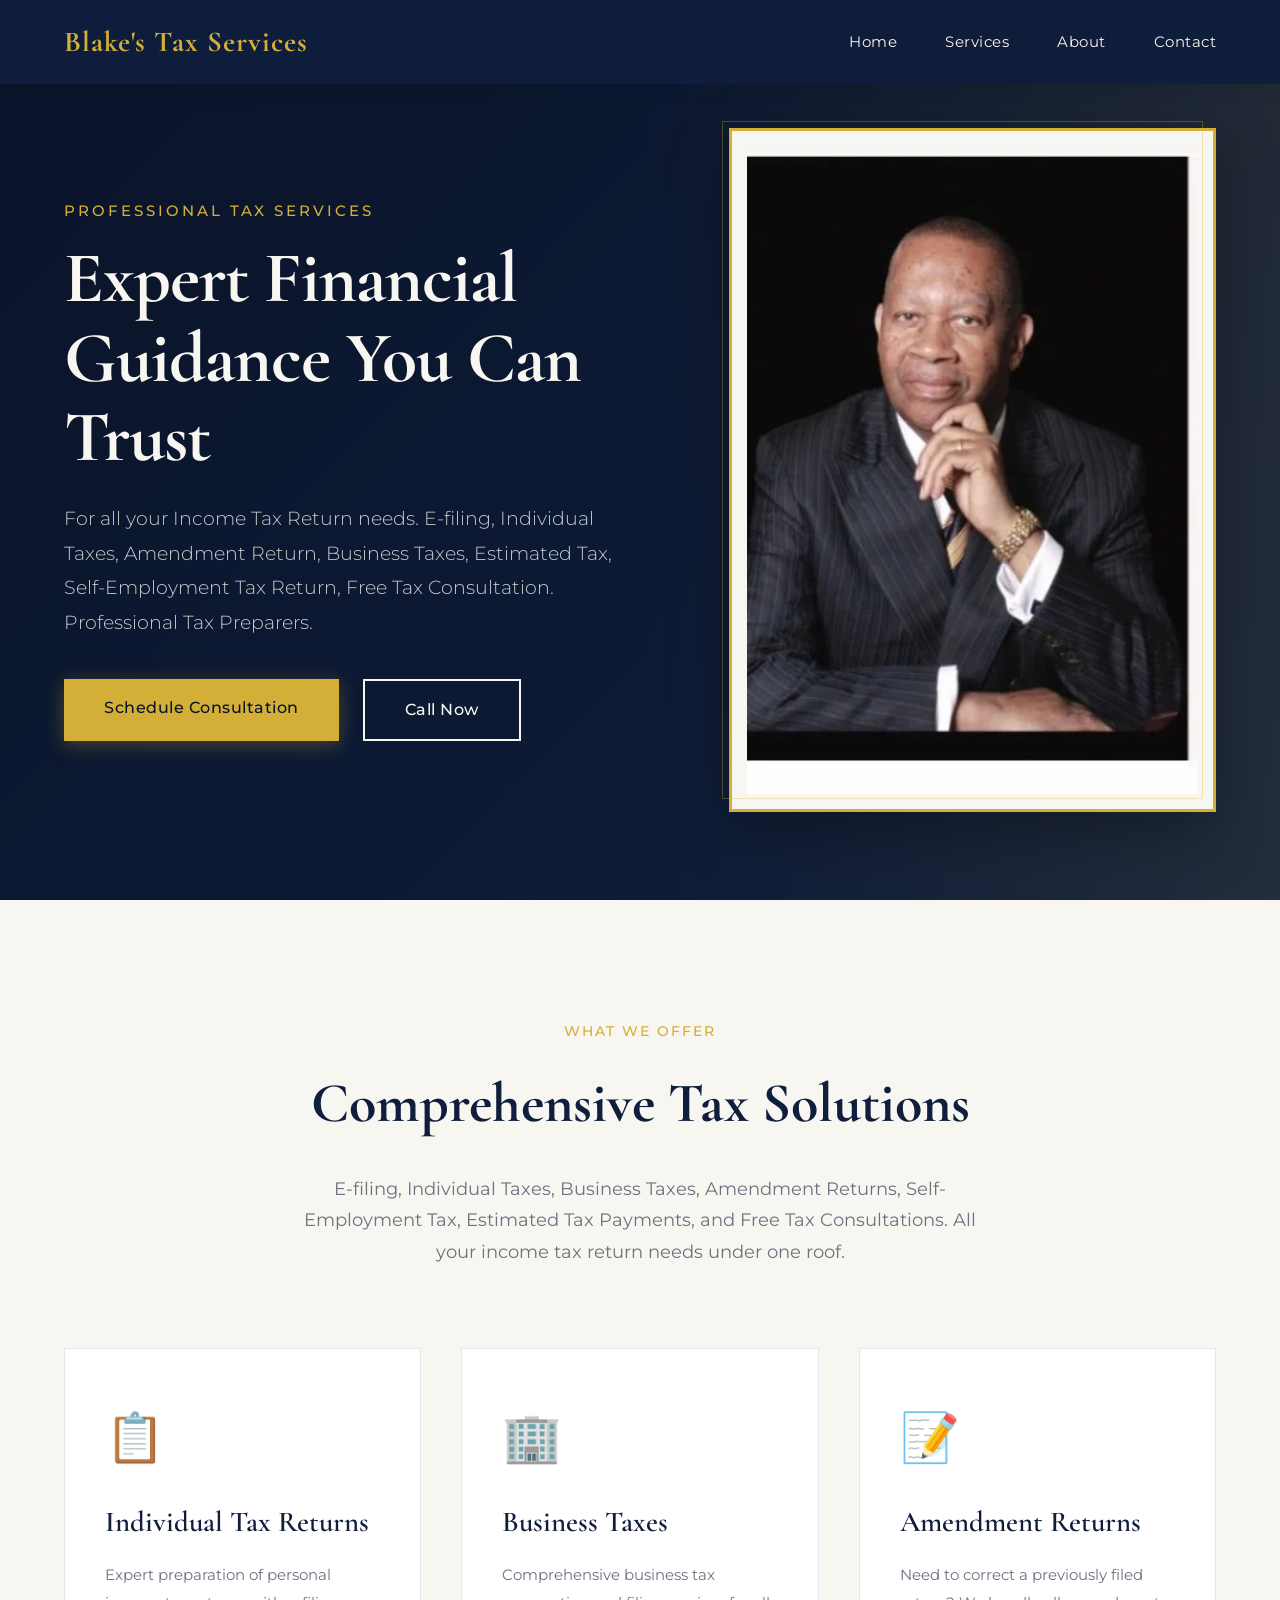
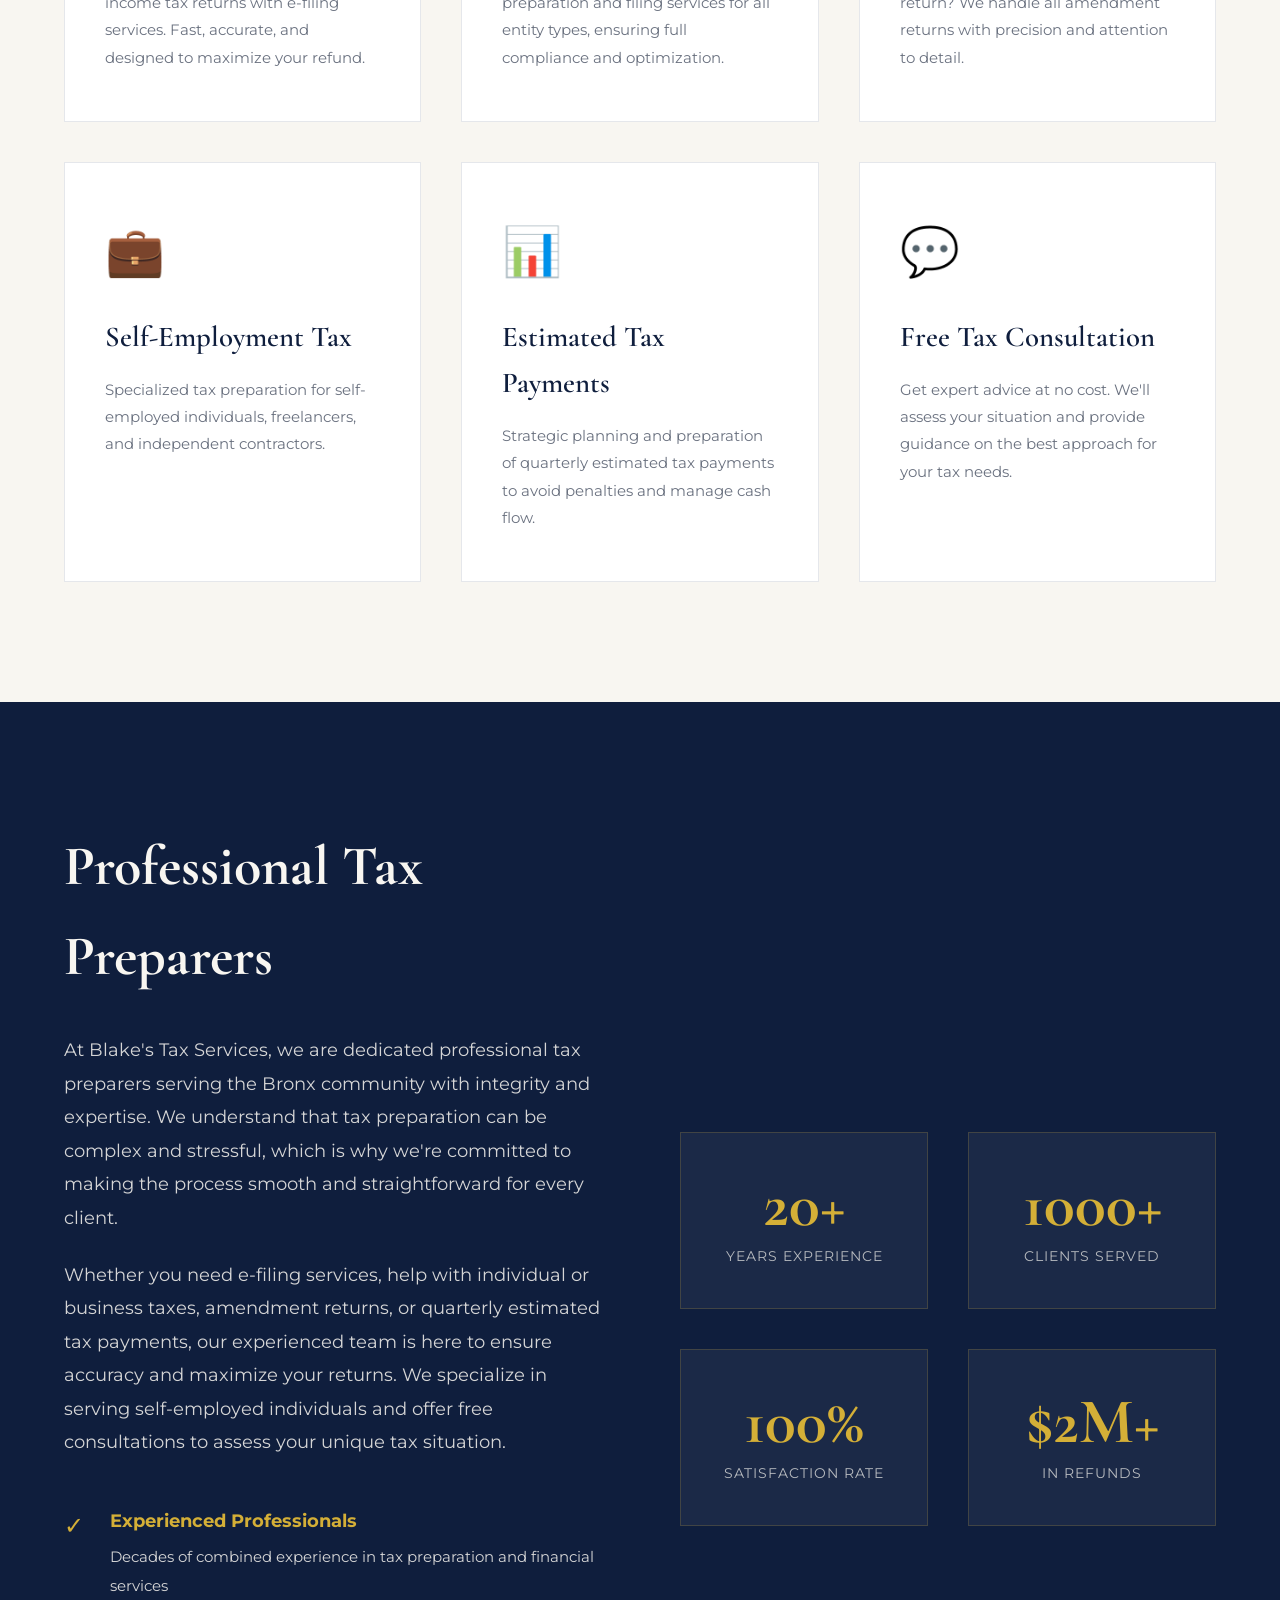
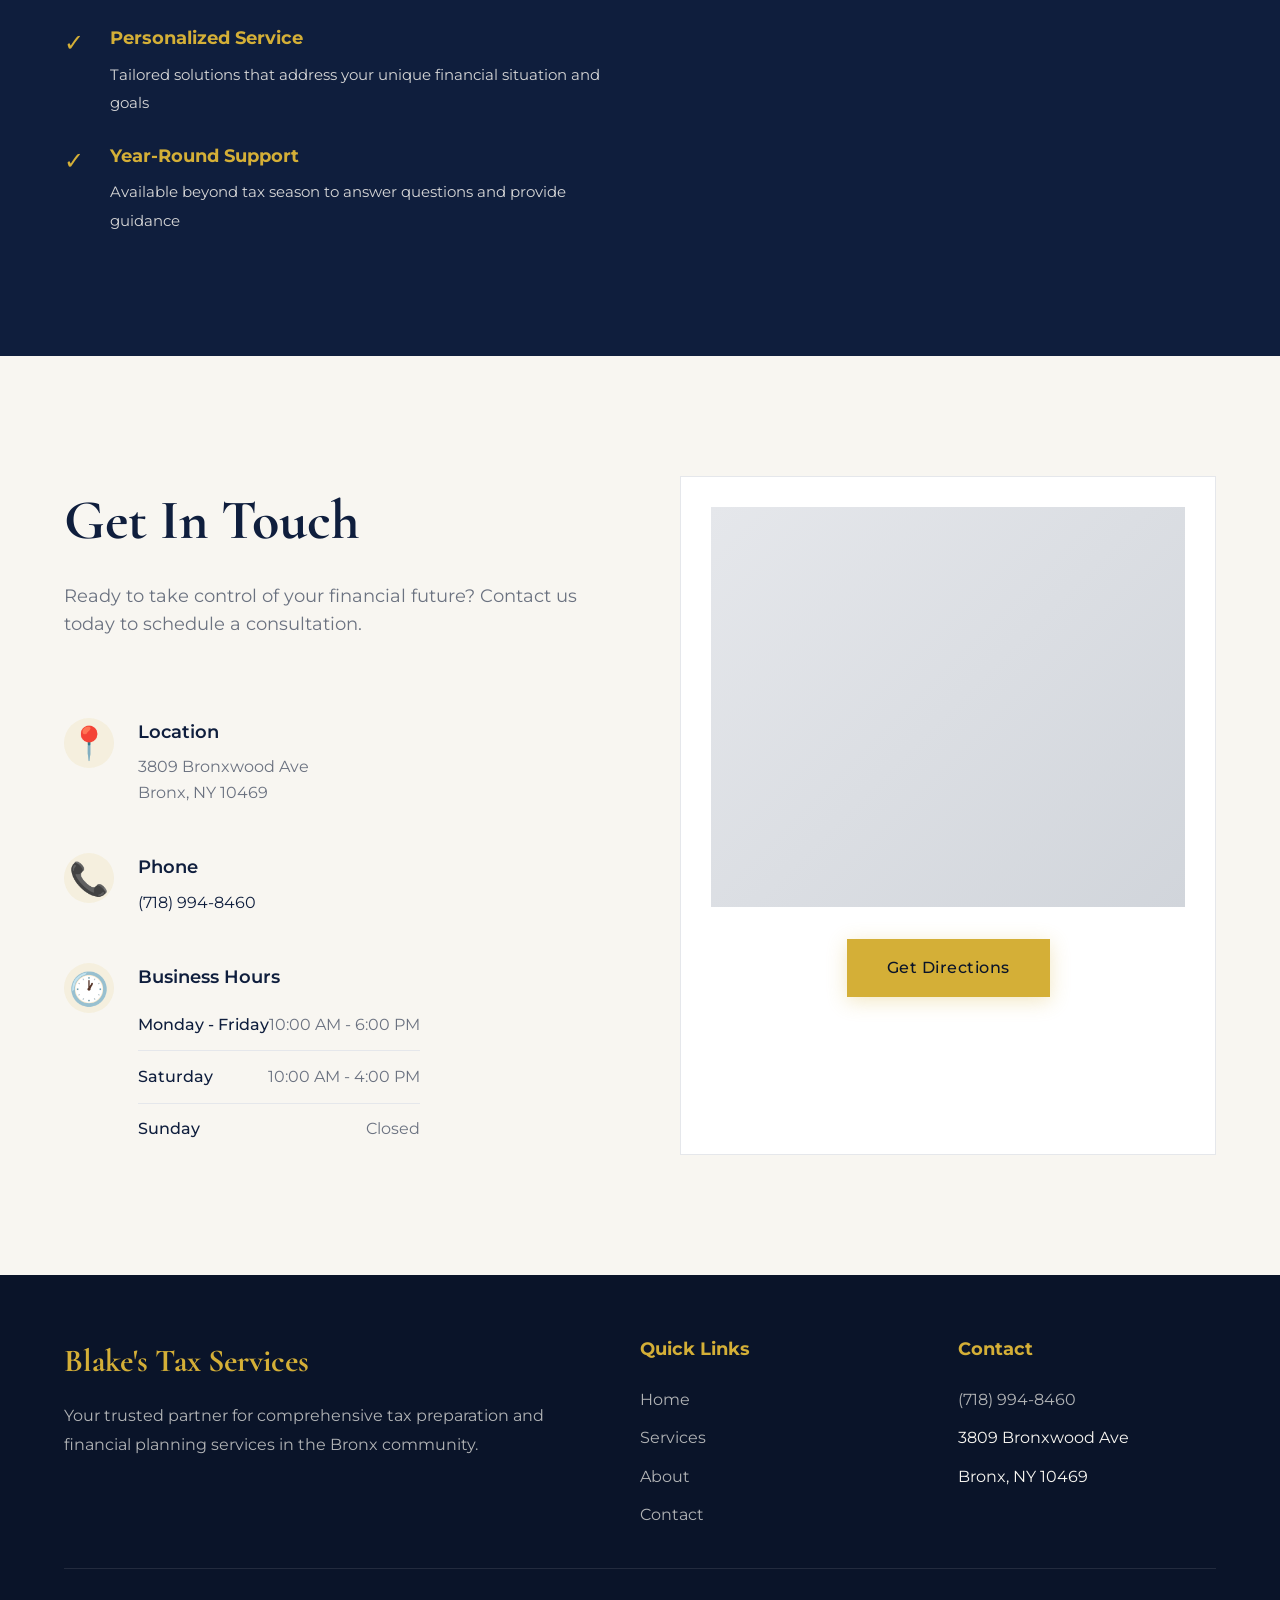
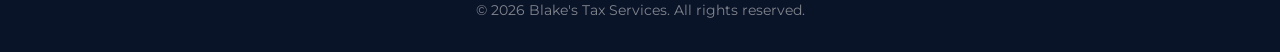
==== index.html @ 687952bb "initial commit" ====
<!DOCTYPE html>
<html lang="en">
<head>
    <meta charset="UTF-8">
    <meta name="viewport" content="width=device-width, initial-scale=1.0">
    <title>Blake's Tax Services | Expert Tax Preparation in the Bronx</title>
    <link rel="preconnect" href="https://fonts.googleapis.com">
    <link rel="preconnect" href="https://fonts.gstatic.com" crossorigin>
    <link href="https://fonts.googleapis.com/css2?family=Cormorant+Garamond:wght@300;400;600;700&family=Montserrat:wght@300;400;500;600&display=swap" rel="stylesheet">
    <style>
        :root {
            --navy: #0f1e3d;
            --dark-navy: #0a1429;
            --gold: #d4af37;
            --light-gold: #e8c968;
            --cream: #f8f6f1;
            --gray: #6b7280;
            --light-gray: #e5e7eb;
        }

        * {
            margin: 0;
            padding: 0;
            box-sizing: border-box;
        }

        body {
            font-family: 'Montserrat', sans-serif;
            color: var(--navy);
            background: var(--cream);
            line-height: 1.6;
            overflow-x: hidden;
        }

        /* Decorative Background Elements */
        .bg-pattern {
            position: fixed;
            top: 0;
            left: 0;
            width: 100%;
            height: 100%;
            opacity: 0.03;
            pointer-events: none;
            background-image: 
                repeating-linear-gradient(45deg, var(--navy) 0, var(--navy) 1px, transparent 1px, transparent 60px),
                repeating-linear-gradient(-45deg, var(--navy) 0, var(--navy) 1px, transparent 1px, transparent 60px);
            z-index: 0;
        }

        /* Navigation */
        nav {
            position: fixed;
            top: 0;
            width: 100%;
            background: rgba(15, 30, 61, 0.95);
            backdrop-filter: blur(10px);
            padding: 1.2rem 5%;
            z-index: 1000;
            box-shadow: 0 2px 20px rgba(0, 0, 0, 0.1);
            animation: slideDown 0.6s ease-out;
        }

        @keyframes slideDown {
            from {
                transform: translateY(-100%);
                opacity: 0;
            }
            to {
                transform: translateY(0);
                opacity: 1;
            }
        }

        nav .container {
            max-width: 1400px;
            margin: 0 auto;
            display: flex;
            justify-content: space-between;
            align-items: center;
        }

        .logo {
            font-family: 'Cormorant Garamond', serif;
            font-size: 1.8rem;
            font-weight: 700;
            color: var(--gold);
            letter-spacing: 1px;
        }

        .nav-links {
            display: flex;
            gap: 3rem;
            list-style: none;
        }

        .nav-links a {
            color: var(--cream);
            text-decoration: none;
            font-weight: 400;
            font-size: 0.95rem;
            letter-spacing: 0.5px;
            transition: color 0.3s ease;
            position: relative;
        }

        .nav-links a::after {
            content: '';
            position: absolute;
            bottom: -5px;
            left: 0;
            width: 0;
            height: 2px;
            background: var(--gold);
            transition: width 0.3s ease;
        }

        .nav-links a:hover {
            color: var(--gold);
        }

        .nav-links a:hover::after {
            width: 100%;
        }

        /* Hero Section */
        .hero {
            position: relative;
            min-height: 100vh;
            display: flex;
            align-items: center;
            padding: 120px 5% 80px;
            background: linear-gradient(135deg, var(--dark-navy) 0%, var(--navy) 100%);
            overflow: hidden;
        }

        .hero::before {
            content: '';
            position: absolute;
            top: 0;
            right: 0;
            width: 50%;
            height: 100%;
            background: linear-gradient(to left, rgba(212, 175, 55, 0.1) 0%, transparent 100%);
        }

        .hero-container {
            max-width: 1400px;
            margin: 0 auto;
            width: 100%;
            display: grid;
            grid-template-columns: 1.2fr 1fr;
            gap: 80px;
            align-items: center;
            position: relative;
            z-index: 1;
        }

        .hero-content {
            animation: fadeInLeft 1s ease-out;
        }

        @keyframes fadeInLeft {
            from {
                opacity: 0;
                transform: translateX(-50px);
            }
            to {
                opacity: 1;
                transform: translateX(0);
            }
        }

        .hero-subtitle {
            color: var(--gold);
            font-size: 0.95rem;
            letter-spacing: 3px;
            text-transform: uppercase;
            margin-bottom: 1rem;
            font-weight: 500;
        }

        .hero h1 {
            font-family: 'Cormorant Garamond', serif;
            font-size: 4.5rem;
            font-weight: 700;
            color: var(--cream);
            line-height: 1.1;
            margin-bottom: 1.5rem;
            letter-spacing: -1px;
        }

        .hero-description {
            color: rgba(248, 246, 241, 0.8);
            font-size: 1.2rem;
            margin-bottom: 2.5rem;
            line-height: 1.8;
            font-weight: 300;
        }

        .hero-cta {
            display: flex;
            gap: 1.5rem;
            flex-wrap: wrap;
        }

        .btn {
            padding: 1rem 2.5rem;
            border: none;
            font-size: 1rem;
            font-weight: 500;
            letter-spacing: 0.5px;
            cursor: pointer;
            transition: all 0.3s ease;
            text-decoration: none;
            display: inline-block;
            font-family: 'Montserrat', sans-serif;
        }

        .btn-primary {
            background: var(--gold);
            color: var(--dark-navy);
            box-shadow: 0 4px 20px rgba(212, 175, 55, 0.3);
        }

        .btn-primary:hover {
            background: var(--light-gold);
            transform: translateY(-2px);
            box-shadow: 0 6px 30px rgba(212, 175, 55, 0.4);
        }

        .btn-secondary {
            background: transparent;
            color: var(--cream);
            border: 2px solid var(--cream);
        }

        .btn-secondary:hover {
            background: var(--cream);
            color: var(--navy);
            transform: translateY(-2px);
        }

        .hero-image {
            position: relative;
            animation: fadeInRight 1s ease-out 0.3s both;
        }

        @keyframes fadeInRight {
            from {
                opacity: 0;
                transform: translateX(50px);
            }
            to {
                opacity: 1;
                transform: translateX(0);
            }
        }

        .image-frame {
            position: relative;
            border: 3px solid var(--gold);
            padding: 15px;
            background: var(--cream);
            box-shadow: 0 20px 60px rgba(0, 0, 0, 0.3);
        }

        .image-frame::before {
            content: '';
            position: absolute;
            top: -10px;
            left: -10px;
            right: 10px;
            bottom: 10px;
            border: 1px solid var(--gold);
            opacity: 0.3;
        }

        .hero-image img {
            width: 100%;
            height: auto;
            display: block;
        }

        /* Services Section */
        .services {
            padding: 120px 5%;
            background: var(--cream);
            position: relative;
        }

        .section-header {
            text-align: center;
            margin-bottom: 80px;
            animation: fadeInUp 0.8s ease-out;
        }

        @keyframes fadeInUp {
            from {
                opacity: 0;
                transform: translateY(30px);
            }
            to {
                opacity: 1;
                transform: translateY(0);
            }
        }

        .section-subtitle {
            color: var(--gold);
            font-size: 0.9rem;
            letter-spacing: 2px;
            text-transform: uppercase;
            margin-bottom: 1rem;
            font-weight: 500;
        }

        .section-title {
            font-family: 'Cormorant Garamond', serif;
            font-size: 3.5rem;
            color: var(--navy);
            font-weight: 700;
            margin-bottom: 1.5rem;
        }

        .section-description {
            color: var(--gray);
            font-size: 1.1rem;
            max-width: 700px;
            margin: 0 auto;
            line-height: 1.8;
        }

        .services-grid {
            max-width: 1400px;
            margin: 0 auto;
            display: grid;
            grid-template-columns: repeat(auto-fit, minmax(320px, 1fr));
            gap: 40px;
        }

        .service-card {
            background: white;
            padding: 50px 40px;
            border: 1px solid var(--light-gray);
            transition: all 0.4s ease;
            position: relative;
            overflow: hidden;
        }

        .service-card::before {
            content: '';
            position: absolute;
            top: 0;
            left: 0;
            width: 4px;
            height: 0;
            background: var(--gold);
            transition: height 0.4s ease;
        }

        .service-card:hover {
            transform: translateY(-10px);
            box-shadow: 0 20px 50px rgba(15, 30, 61, 0.15);
        }

        .service-card:hover::before {
            height: 100%;
        }

        .service-icon {
            font-size: 3rem;
            margin-bottom: 1.5rem;
            display: block;
        }

        .service-card h3 {
            font-family: 'Cormorant Garamond', serif;
            font-size: 1.8rem;
            color: var(--navy);
            margin-bottom: 1rem;
            font-weight: 600;
        }

        .service-card p {
            color: var(--gray);
            line-height: 1.8;
            font-size: 0.95rem;
        }

        /* About Section */
        .about {
            padding: 120px 5%;
            background: var(--navy);
            color: var(--cream);
        }

        .about-container {
            max-width: 1200px;
            margin: 0 auto;
            display: grid;
            grid-template-columns: 1fr 1fr;
            gap: 80px;
            align-items: center;
        }

        .about-content h2 {
            font-family: 'Cormorant Garamond', serif;
            font-size: 3.5rem;
            margin-bottom: 2rem;
            font-weight: 700;
        }

        .about-content p {
            font-size: 1.1rem;
            line-height: 1.9;
            color: rgba(248, 246, 241, 0.85);
            margin-bottom: 1.5rem;
        }

        .about-features {
            display: grid;
            gap: 1.5rem;
            margin-top: 3rem;
        }

        .feature-item {
            display: flex;
            align-items: start;
            gap: 1rem;
        }

        .feature-icon {
            color: var(--gold);
            font-size: 1.5rem;
            min-width: 30px;
        }

        .feature-item h4 {
            color: var(--gold);
            margin-bottom: 0.5rem;
            font-size: 1.1rem;
        }

        .feature-item p {
            font-size: 0.95rem;
            margin: 0;
        }

        .about-stats {
            display: grid;
            grid-template-columns: repeat(2, 1fr);
            gap: 40px;
        }

        .stat-card {
            text-align: center;
            padding: 40px 30px;
            background: rgba(248, 246, 241, 0.05);
            border: 1px solid rgba(212, 175, 55, 0.2);
        }

        .stat-number {
            font-family: 'Cormorant Garamond', serif;
            font-size: 4rem;
            color: var(--gold);
            font-weight: 700;
            line-height: 1;
            margin-bottom: 0.5rem;
        }

        .stat-label {
            font-size: 0.9rem;
            text-transform: uppercase;
            letter-spacing: 1px;
            color: rgba(248, 246, 241, 0.7);
        }

        /* Contact Section */
        .contact {
            padding: 120px 5%;
            background: var(--cream);
        }

        .contact-container {
            max-width: 1200px;
            margin: 0 auto;
            display: grid;
            grid-template-columns: 1fr 1fr;
            gap: 80px;
        }

        .contact-info {
            display: flex;
            flex-direction: column;
            gap: 3rem;
        }

        .contact-info h2 {
            font-family: 'Cormorant Garamond', serif;
            font-size: 3.5rem;
            color: var(--navy);
            font-weight: 700;
            margin-bottom: 1rem;
        }

        .info-item {
            display: flex;
            gap: 1.5rem;
            align-items: start;
        }

        .info-icon {
            font-size: 2rem;
            color: var(--gold);
            min-width: 50px;
            height: 50px;
            display: flex;
            align-items: center;
            justify-content: center;
            background: rgba(212, 175, 55, 0.1);
            border-radius: 50%;
        }

        .info-content h3 {
            color: var(--navy);
            font-size: 1.1rem;
            margin-bottom: 0.5rem;
            font-weight: 600;
        }

        .info-content p {
            color: var(--gray);
            font-size: 1rem;
            line-height: 1.6;
        }

        .info-content a {
            color: var(--navy);
            text-decoration: none;
            transition: color 0.3s ease;
        }

        .info-content a:hover {
            color: var(--gold);
        }

        .hours-list {
            list-style: none;
        }

        .hours-list li {
            display: flex;
            justify-content: space-between;
            padding: 0.8rem 0;
            border-bottom: 1px solid var(--light-gray);
            color: var(--gray);
        }

        .hours-list li:last-child {
            border-bottom: none;
        }

        .hours-list .day {
            font-weight: 500;
            color: var(--navy);
        }

        .contact-map {
            background: white;
            border: 1px solid var(--light-gray);
            padding: 30px;
            display: flex;
            flex-direction: column;
            gap: 2rem;
        }

        .map-placeholder {
            width: 100%;
            height: 400px;
            background: linear-gradient(135deg, var(--light-gray) 0%, #d1d5db 100%);
            display: flex;
            align-items: center;
            justify-content: center;
            color: var(--gray);
            font-size: 1.1rem;
        }

        /* Footer */
        footer {
            background: var(--dark-navy);
            color: var(--cream);
            padding: 60px 5% 30px;
        }

        .footer-container {
            max-width: 1400px;
            margin: 0 auto;
            display: grid;
            grid-template-columns: 2fr 1fr 1fr;
            gap: 60px;
            margin-bottom: 40px;
        }

        .footer-brand h3 {
            font-family: 'Cormorant Garamond', serif;
            font-size: 2rem;
            color: var(--gold);
            margin-bottom: 1rem;
        }

        .footer-brand p {
            color: rgba(248, 246, 241, 0.7);
            line-height: 1.8;
            margin-bottom: 1.5rem;
        }

        .footer-section h4 {
            color: var(--gold);
            margin-bottom: 1.5rem;
            font-size: 1.1rem;
        }

        .footer-links {
            list-style: none;
            display: flex;
            flex-direction: column;
            gap: 0.8rem;
        }

        .footer-links a {
            color: rgba(248, 246, 241, 0.7);
            text-decoration: none;
            transition: color 0.3s ease;
        }

        .footer-links a:hover {
            color: var(--gold);
        }

        .footer-bottom {
            text-align: center;
            padding-top: 30px;
            border-top: 1px solid rgba(248, 246, 241, 0.1);
            color: rgba(248, 246, 241, 0.5);
            font-size: 0.9rem;
        }

        /* Responsive */
        @media (max-width: 1024px) {
            .hero-container {
                grid-template-columns: 1fr;
                gap: 60px;
            }

            .hero h1 {
                font-size: 3.5rem;
            }

            .about-container,
            .contact-container {
                grid-template-columns: 1fr;
                gap: 60px;
            }

            .footer-container {
                grid-template-columns: 1fr;
                gap: 40px;
            }
        }

        @media (max-width: 768px) {
            .nav-links {
                gap: 1.5rem;
            }

            .hero {
                padding: 100px 5% 60px;
            }

            .hero h1 {
                font-size: 2.8rem;
            }

            .hero-description {
                font-size: 1rem;
            }

            .section-title {
                font-size: 2.5rem;
            }

            .services,
            .about,
            .contact {
                padding: 80px 5%;
            }

            .stat-number {
                font-size: 3rem;
            }
        }

        @media (max-width: 480px) {
            .logo {
                font-size: 1.4rem;
            }

            .nav-links {
                display: none;
            }

            .hero-cta {
                flex-direction: column;
                width: 100%;
            }

            .btn {
                width: 100%;
                text-align: center;
            }

            .about-stats {
                grid-template-columns: 1fr;
            }
        }

        /* Smooth Scroll */
        html {
            scroll-behavior: smooth;
        }
    </style>
</head>
<body>
    <div class="bg-pattern"></div>

    <!-- Navigation -->
    <nav>
        <div class="container">
            <div class="logo">Blake's Tax Services</div>
            <ul class="nav-links">
                <li><a href="#home">Home</a></li>
                <li><a href="#services">Services</a></li>
                <li><a href="#about">About</a></li>
                <li><a href="#contact">Contact</a></li>
            </ul>
        </div>
    </nav>

    <!-- Hero Section -->
    <section class="hero" id="home">
        <div class="hero-container">
            <div class="hero-content">
                <div class="hero-subtitle">Professional Tax Services</div>
                <h1>Expert Financial Guidance You Can Trust</h1>
                <p class="hero-description">
                    For all your Income Tax Return needs. E-filing, Individual Taxes, Amendment Return, Business Taxes, Estimated Tax, Self-Employment Tax Return, Free Tax Consultation. Professional Tax Preparers.
                </p>
                <div class="hero-cta">
                    <a href="#contact" class="btn btn-primary">Schedule Consultation</a>
                    <a href="tel:7189948460" class="btn btn-secondary">Call Now</a>
                </div>
            </div>
            <div class="hero-image">
                <div class="image-frame">
                    <img src="assets/images/professional.png" alt="Blake's Tax Services Professional">
                </div>
            </div>
        </div>
    </section>

    <!-- Services Section -->
    <section class="services" id="services">
        <div class="section-header">
            <div class="section-subtitle">What We Offer</div>
            <h2 class="section-title">Comprehensive Tax Solutions</h2>
            <p class="section-description">
                E-filing, Individual Taxes, Business Taxes, Amendment Returns, Self-Employment Tax, Estimated Tax Payments, and Free Tax Consultations. All your income tax return needs under one roof.
            </p>
        </div>
        <div class="services-grid">
            <div class="service-card">
                <span class="service-icon">📋</span>
                <h3>Individual Tax Returns</h3>
                <p>Expert preparation of personal income tax returns with e-filing services. Fast, accurate, and designed to maximize your refund.</p>
            </div>
            <div class="service-card">
                <span class="service-icon">🏢</span>
                <h3>Business Taxes</h3>
                <p>Comprehensive business tax preparation and filing services for all entity types, ensuring full compliance and optimization.</p>
            </div>
            <div class="service-card">
                <span class="service-icon">📝</span>
                <h3>Amendment Returns</h3>
                <p>Need to correct a previously filed return? We handle all amendment returns with precision and attention to detail.</p>
            </div>
            <div class="service-card">
                <span class="service-icon">💼</span>
                <h3>Self-Employment Tax</h3>
                <p>Specialized tax preparation for self-employed individuals, freelancers, and independent contractors.</p>
            </div>
            <div class="service-card">
                <span class="service-icon">📊</span>
                <h3>Estimated Tax Payments</h3>
                <p>Strategic planning and preparation of quarterly estimated tax payments to avoid penalties and manage cash flow.</p>
            </div>
            <div class="service-card">
                <span class="service-icon">💬</span>
                <h3>Free Tax Consultation</h3>
                <p>Get expert advice at no cost. We'll assess your situation and provide guidance on the best approach for your tax needs.</p>
            </div>
        </div>
    </section>

    <!-- About Section -->
    <section class="about" id="about">
        <div class="about-container">
            <div class="about-content">
                <h2>Professional Tax Preparers</h2>
                <p>
                    At Blake's Tax Services, we are dedicated professional tax preparers serving the Bronx community with integrity and expertise. We understand that tax preparation can be complex and stressful, which is why we're committed to making the process smooth and straightforward for every client.
                </p>
                <p>
                    Whether you need e-filing services, help with individual or business taxes, amendment returns, or quarterly estimated tax payments, our experienced team is here to ensure accuracy and maximize your returns. We specialize in serving self-employed individuals and offer free consultations to assess your unique tax situation.
                </p>
                <div class="about-features">
                    <div class="feature-item">
                        <div class="feature-icon">✓</div>
                        <div>
                            <h4>Experienced Professionals</h4>
                            <p>Decades of combined experience in tax preparation and financial services</p>
                        </div>
                    </div>
                    <div class="feature-item">
                        <div class="feature-icon">✓</div>
                        <div>
                            <h4>Personalized Service</h4>
                            <p>Tailored solutions that address your unique financial situation and goals</p>
                        </div>
                    </div>
                    <div class="feature-item">
                        <div class="feature-icon">✓</div>
                        <div>
                            <h4>Year-Round Support</h4>
                            <p>Available beyond tax season to answer questions and provide guidance</p>
                        </div>
                    </div>
                </div>
            </div>
            <div class="about-stats">
                <div class="stat-card">
                    <div class="stat-number">20+</div>
                    <div class="stat-label">Years Experience</div>
                </div>
                <div class="stat-card">
                    <div class="stat-number">1000+</div>
                    <div class="stat-label">Clients Served</div>
                </div>
                <div class="stat-card">
                    <div class="stat-number">100%</div>
                    <div class="stat-label">Satisfaction Rate</div>
                </div>
                <div class="stat-card">
                    <div class="stat-number">$2M+</div>
                    <div class="stat-label">In Refunds</div>
                </div>
            </div>
        </div>
    </section>

    <!-- Contact Section -->
    <section class="contact" id="contact">
        <div class="contact-container">
            <div class="contact-info">
                <div>
                    <h2>Get In Touch</h2>
                    <p style="color: var(--gray); font-size: 1.1rem; margin-bottom: 2rem;">
                        Ready to take control of your financial future? Contact us today to schedule a consultation.
                    </p>
                </div>

                <div class="info-item">
                    <div class="info-icon">📍</div>
                    <div class="info-content">
                        <h3>Location</h3>
                        <p>3809 Bronxwood Ave<br>Bronx, NY 10469</p>
                    </div>
                </div>

                <div class="info-item">
                    <div class="info-icon">📞</div>
                    <div class="info-content">
                        <h3>Phone</h3>
                        <p><a href="tel:7189948460">(718) 994-8460</a></p>
                    </div>
                </div>

                <div class="info-item">
                    <div class="info-icon">🕐</div>
                    <div class="info-content">
                        <h3>Business Hours</h3>
                        <ul class="hours-list">
                            <li><span class="day">Monday - Friday</span> <span>10:00 AM - 6:00 PM</span></li>
                            <li><span class="day">Saturday</span> <span>10:00 AM - 4:00 PM</span></li>
                            <li><span class="day">Sunday</span> <span>Closed</span></li>
                        </ul>
                    </div>
                </div>
            </div>

            <div class="contact-map">
                <div class="map-placeholder">
                    <iframe 
                        src="https://www.google.com/maps/embed?pb=!1m18!1m12!1m3!1d3019.8234567890123!2d-73.86789!3d40.86789!2m3!1f0!2f0!3f0!3m2!1i1024!2i768!4f13.1!3m3!1m2!1s0x0%3A0x0!2zNDDCsDUyJzA0LjQiTiA3M8KwNTInMDQuNCJX!5e0!3m2!1sen!2sus!4v1234567890123!5m2!1sen!2sus" 
                        width="100%" 
                        height="100%" 
                        style="border:0;" 
                        allowfullscreen="" 
                        loading="lazy" 
                        referrerpolicy="no-referrer-when-downgrade">
                    </iframe>
                </div>
                <div style="text-align: center;">
                    <a href="https://www.google.com/maps/dir//3809+Bronxwood+Ave,+Bronx,+NY+10469" 
                       target="_blank" 
                       class="btn btn-primary" 
                       style="display: inline-block;">
                        Get Directions
                    </a>
                </div>
            </div>
        </div>
    </section>

    <!-- Footer -->
    <footer>
        <div class="footer-container">
            <div class="footer-brand">
                <h3>Blake's Tax Services</h3>
                <p>
                    Your trusted partner for comprehensive tax preparation and financial planning services in the Bronx community.
                </p>
            </div>
            <div class="footer-section">
                <h4>Quick Links</h4>
                <ul class="footer-links">
                    <li><a href="#home">Home</a></li>
                    <li><a href="#services">Services</a></li>
                    <li><a href="#about">About</a></li>
                    <li><a href="#contact">Contact</a></li>
                </ul>
            </div>
            <div class="footer-section">
                <h4>Contact</h4>
                <ul class="footer-links">
                    <li><a href="tel:7189948460">(718) 994-8460</a></li>
                    <li>3809 Bronxwood Ave</li>
                    <li>Bronx, NY 10469</li>
                </ul>
            </div>
        </div>
        <div class="footer-bottom">
            <p>&copy; 2026 Blake's Tax Services. All rights reserved.</p>
        </div>
    </footer>

    <script>
        // Smooth scrolling for navigation links
        document.querySelectorAll('a[href^="#"]').forEach(anchor => {
            anchor.addEventListener('click', function (e) {
                e.preventDefault();
                const target = document.querySelector(this.getAttribute('href'));
                if (target) {
                    target.scrollIntoView({
                        behavior: 'smooth',
                        block: 'start'
                    });
                }
            });
        });

        // Add scroll animation to service cards
        const observerOptions = {
            threshold: 0.1,
            rootMargin: '0px 0px -100px 0px'
        };

        const observer = new IntersectionObserver((entries) => {
            entries.forEach((entry, index) => {
                if (entry.isIntersecting) {
                    setTimeout(() => {
                        entry.target.style.opacity = '1';
                        entry.target.style.transform = 'translateY(0)';
                    }, index * 100);
                }
            });
        }, observerOptions);

        document.querySelectorAll('.service-card').forEach((card, index) => {
            card.style.opacity = '0';
            card.style.transform = 'translateY(30px)';
            card.style.transition = 'all 0.6s ease';
            observer.observe(card);
        });

        // Navbar background on scroll
        window.addEventListener('scroll', () => {
            const nav = document.querySelector('nav');
            if (window.scrollY > 100) {
                nav.style.background = 'rgba(15, 30, 61, 0.98)';
            } else {
                nav.style.background = 'rgba(15, 30, 61, 0.95)';
            }
        });
    </script>
</body>
</html>
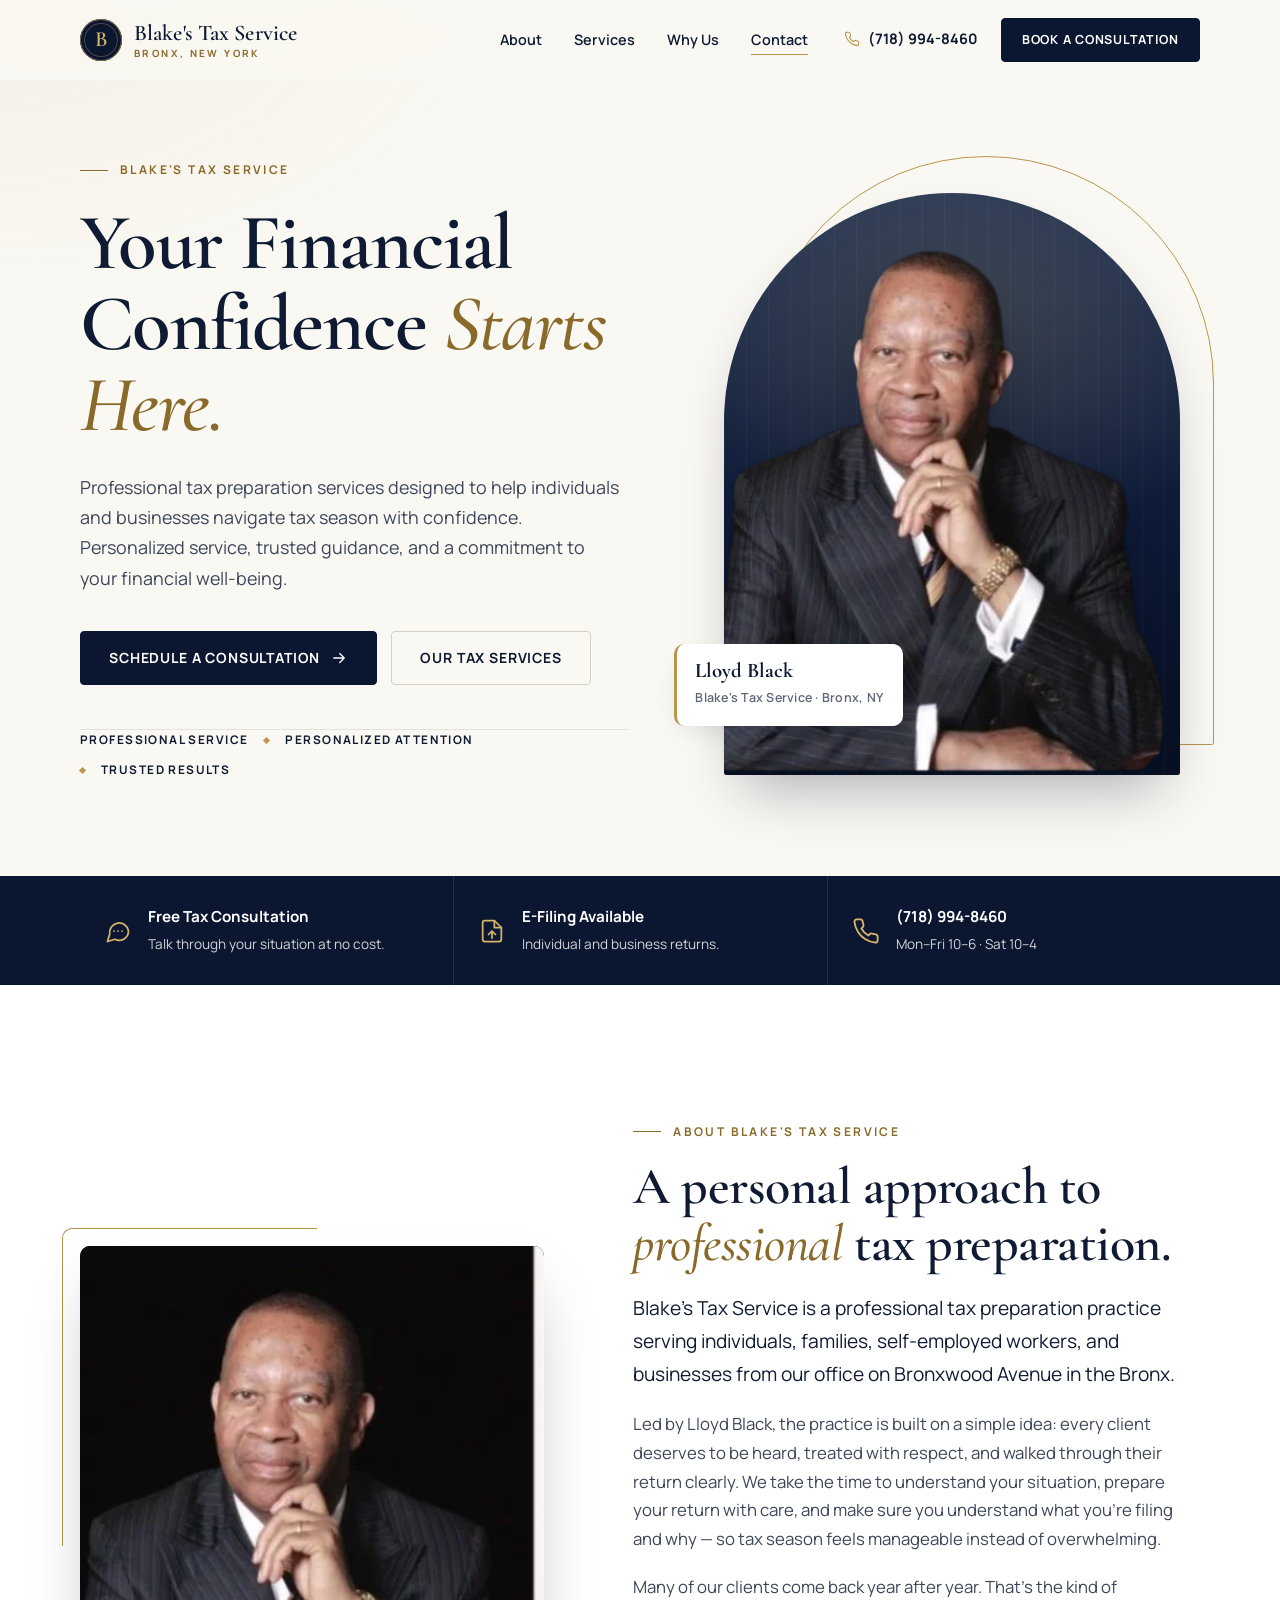
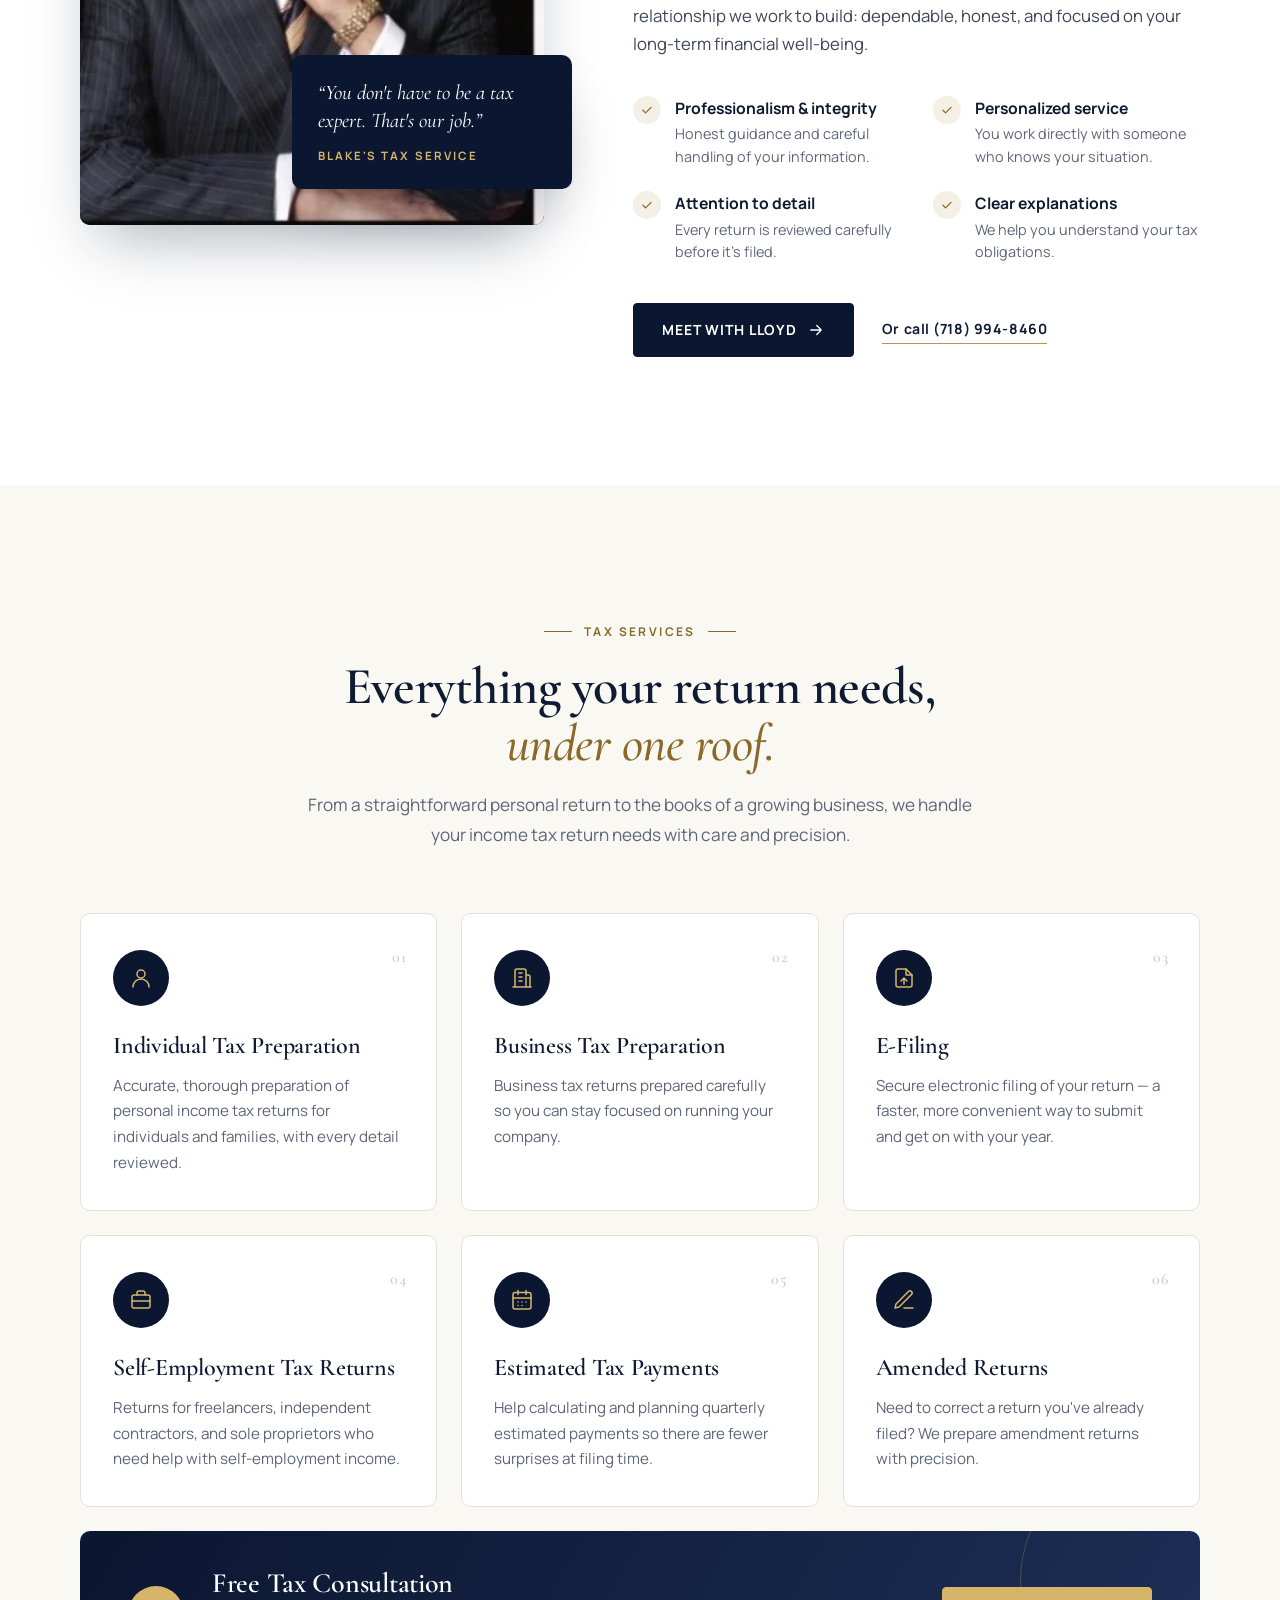
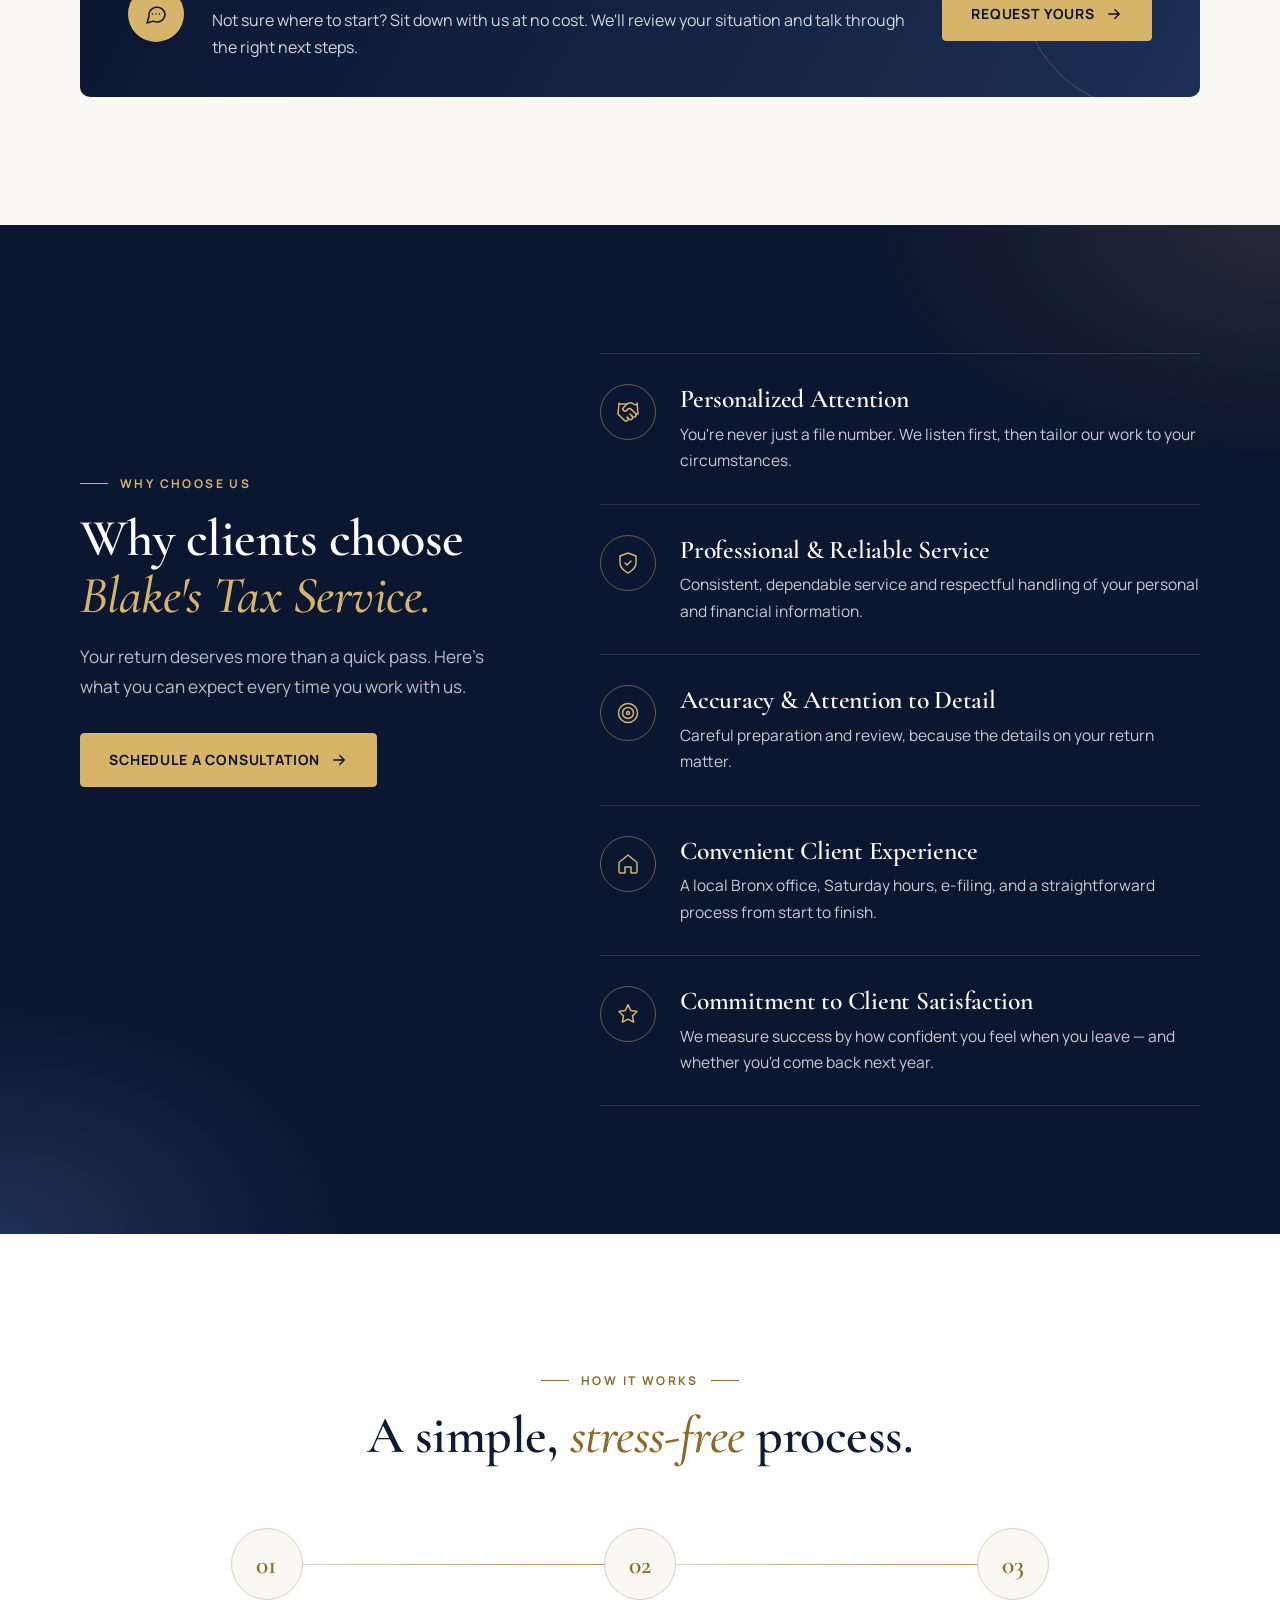
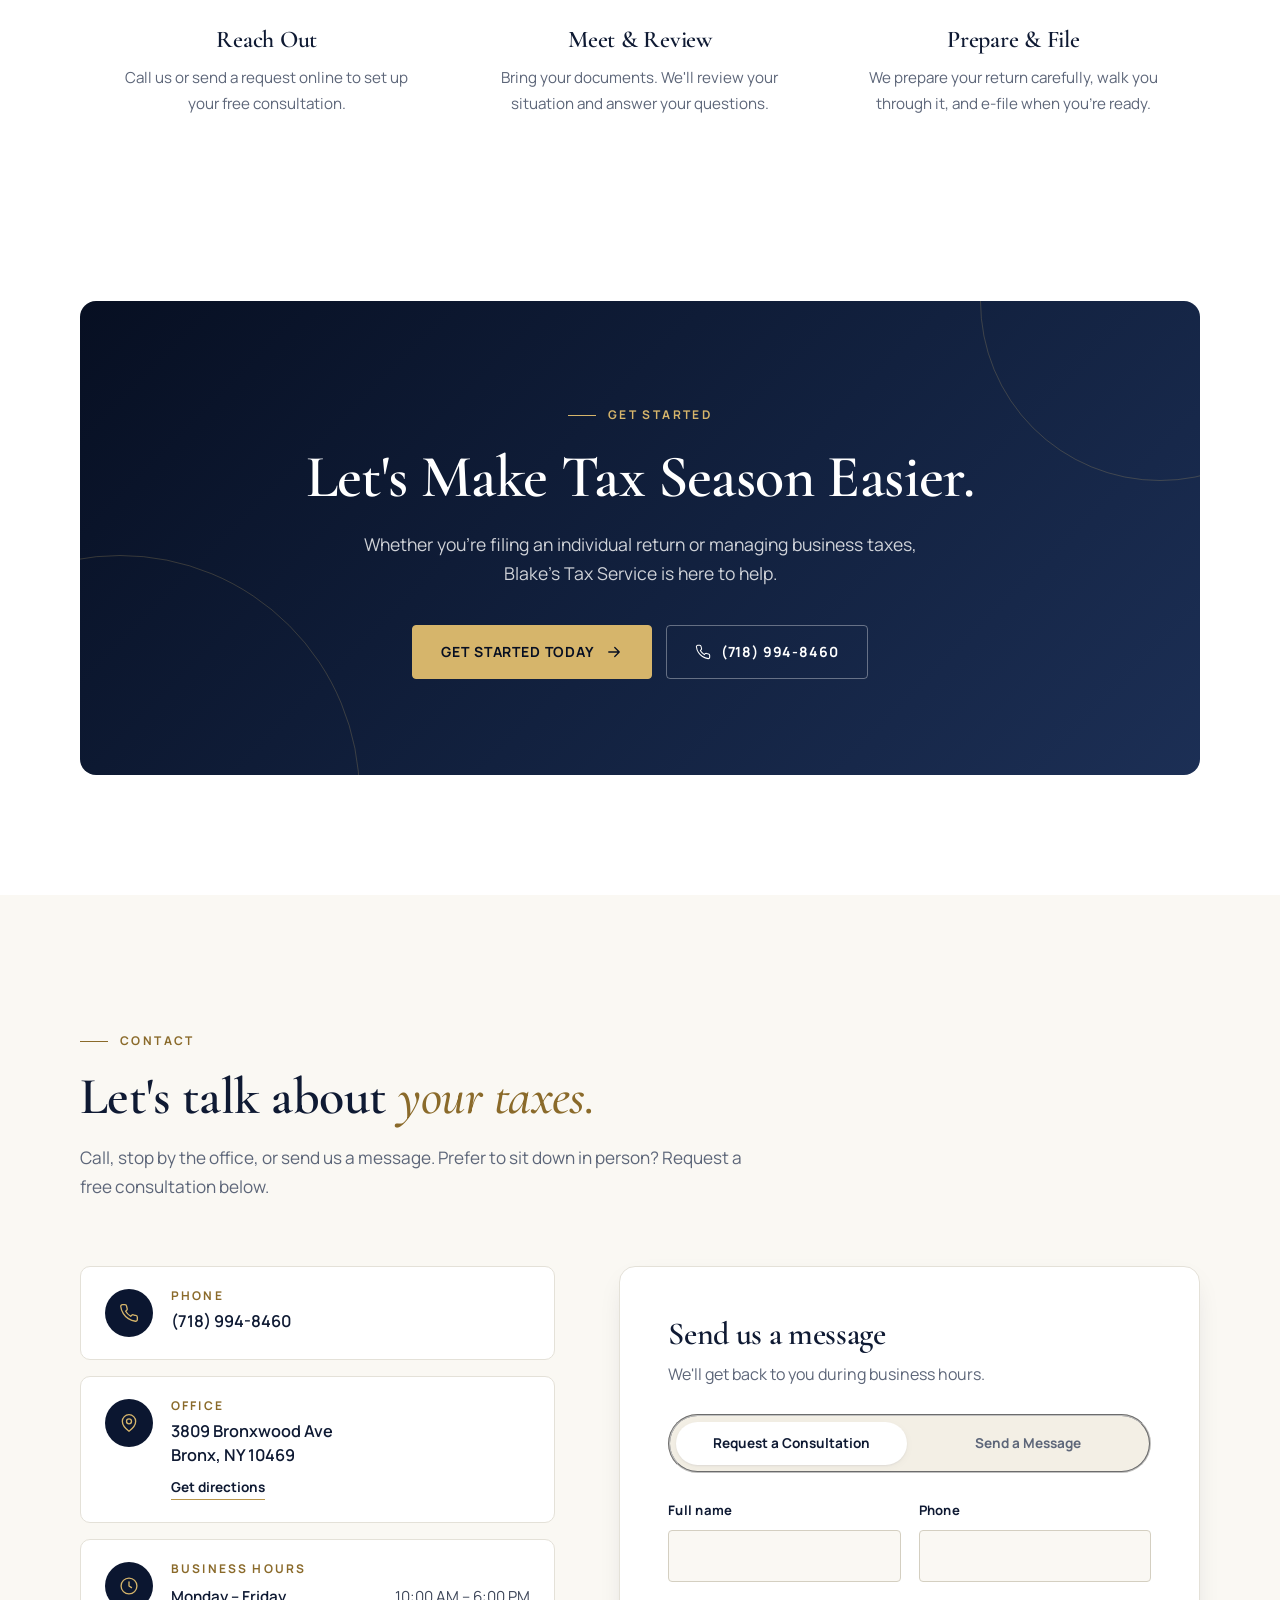
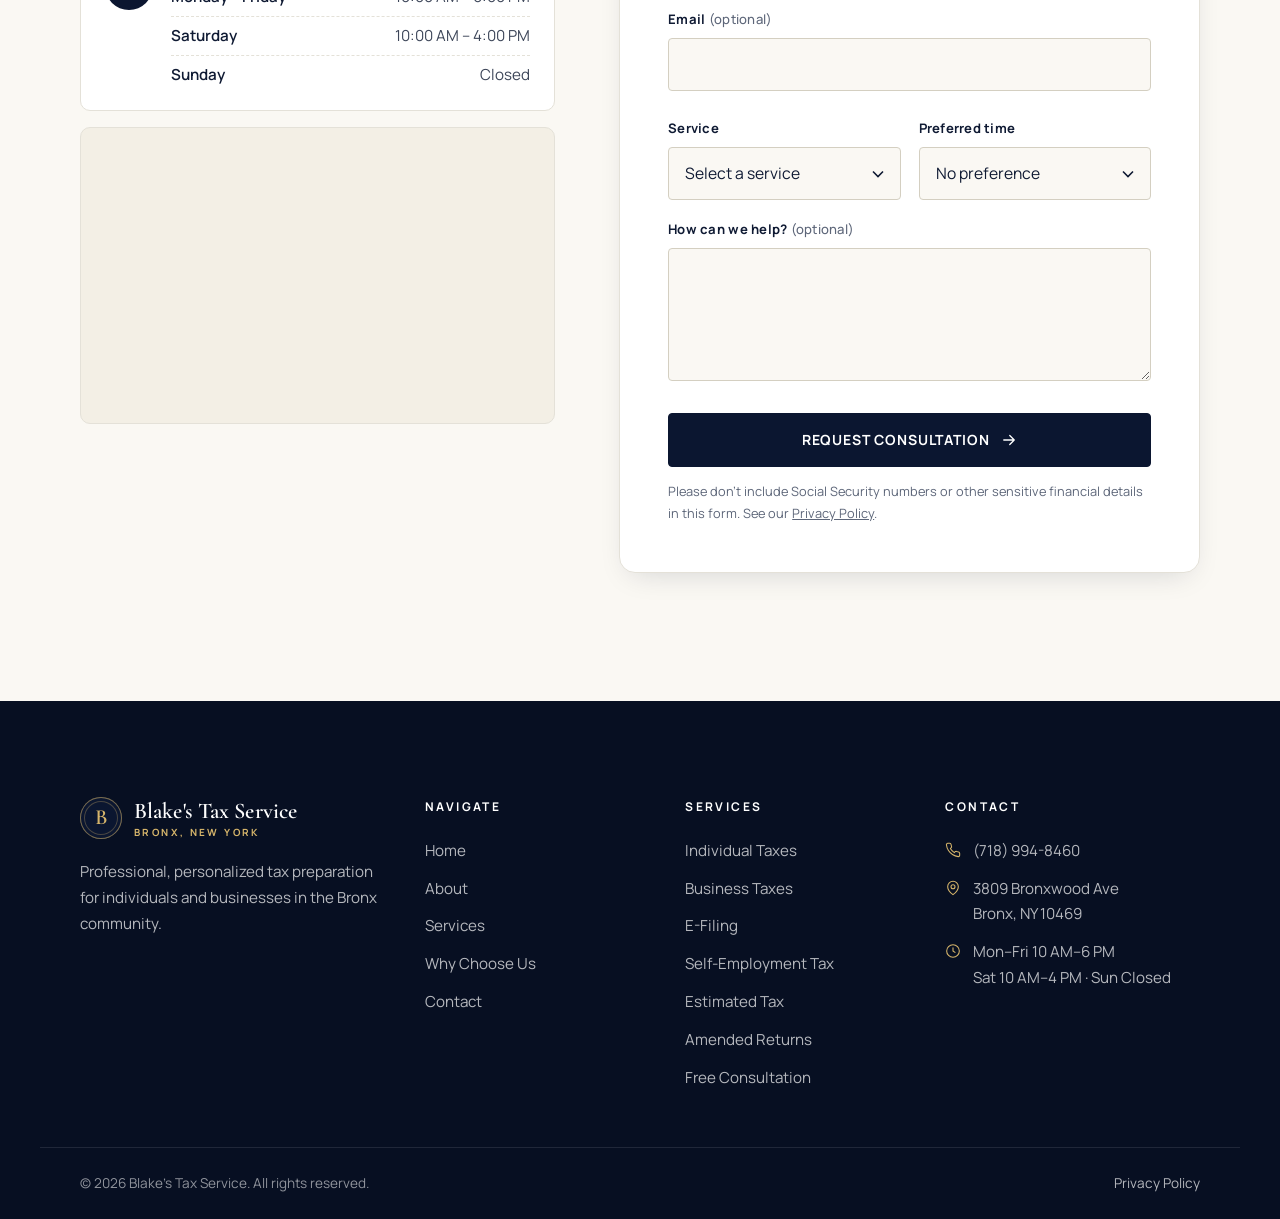
==== commit 68f7937c: "Redesign site with premium navy and gold layout - New hero featuring Lloyd Black's photo, headline a" ====
--- a/index.html
+++ b/index.html
@@ -1,1016 +1,509 @@
 <!DOCTYPE html>
 <html lang="en">
 <head>
-    <meta charset="UTF-8">
-    <meta name="viewport" content="width=device-width, initial-scale=1.0">
-    <title>Blake's Tax Services | Expert Tax Preparation in the Bronx</title>
-    <link rel="preconnect" href="https://fonts.googleapis.com">
-    <link rel="preconnect" href="https://fonts.gstatic.com" crossorigin>
-    <link href="https://fonts.googleapis.com/css2?family=Cormorant+Garamond:wght@300;400;600;700&family=Montserrat:wght@300;400;500;600&display=swap" rel="stylesheet">
-    <style>
-        :root {
-            --navy: #0f1e3d;
-            --dark-navy: #0a1429;
-            --gold: #d4af37;
-            --light-gold: #e8c968;
-            --cream: #f8f6f1;
-            --gray: #6b7280;
-            --light-gray: #e5e7eb;
-        }
-
-        * {
-            margin: 0;
-            padding: 0;
-            box-sizing: border-box;
-        }
-
-        body {
-            font-family: 'Montserrat', sans-serif;
-            color: var(--navy);
-            background: var(--cream);
-            line-height: 1.6;
-            overflow-x: hidden;
-        }
-
-        /* Decorative Background Elements */
-        .bg-pattern {
-            position: fixed;
-            top: 0;
-            left: 0;
-            width: 100%;
-            height: 100%;
-            opacity: 0.03;
-            pointer-events: none;
-            background-image: 
-                repeating-linear-gradient(45deg, var(--navy) 0, var(--navy) 1px, transparent 1px, transparent 60px),
-                repeating-linear-gradient(-45deg, var(--navy) 0, var(--navy) 1px, transparent 1px, transparent 60px);
-            z-index: 0;
-        }
-
-        /* Navigation */
-        nav {
-            position: fixed;
-            top: 0;
-            width: 100%;
-            background: rgba(15, 30, 61, 0.95);
-            backdrop-filter: blur(10px);
-            padding: 1.2rem 5%;
-            z-index: 1000;
-            box-shadow: 0 2px 20px rgba(0, 0, 0, 0.1);
-            animation: slideDown 0.6s ease-out;
-        }
-
-        @keyframes slideDown {
-            from {
-                transform: translateY(-100%);
-                opacity: 0;
-            }
-            to {
-                transform: translateY(0);
-                opacity: 1;
-            }
-        }
-
-        nav .container {
-            max-width: 1400px;
-            margin: 0 auto;
-            display: flex;
-            justify-content: space-between;
-            align-items: center;
-        }
-
-        .logo {
-            font-family: 'Cormorant Garamond', serif;
-            font-size: 1.8rem;
-            font-weight: 700;
-            color: var(--gold);
-            letter-spacing: 1px;
-        }
-
-        .nav-links {
-            display: flex;
-            gap: 3rem;
-            list-style: none;
-        }
-
-        .nav-links a {
-            color: var(--cream);
-            text-decoration: none;
-            font-weight: 400;
-            font-size: 0.95rem;
-            letter-spacing: 0.5px;
-            transition: color 0.3s ease;
-            position: relative;
-        }
-
-        .nav-links a::after {
-            content: '';
-            position: absolute;
-            bottom: -5px;
-            left: 0;
-            width: 0;
-            height: 2px;
-            background: var(--gold);
-            transition: width 0.3s ease;
-        }
-
-        .nav-links a:hover {
-            color: var(--gold);
-        }
-
-        .nav-links a:hover::after {
-            width: 100%;
-        }
-
-        /* Hero Section */
-        .hero {
-            position: relative;
-            min-height: 100vh;
-            display: flex;
-            align-items: center;
-            padding: 120px 5% 80px;
-            background: linear-gradient(135deg, var(--dark-navy) 0%, var(--navy) 100%);
-            overflow: hidden;
-        }
-
-        .hero::before {
-            content: '';
-            position: absolute;
-            top: 0;
-            right: 0;
-            width: 50%;
-            height: 100%;
-            background: linear-gradient(to left, rgba(212, 175, 55, 0.1) 0%, transparent 100%);
-        }
-
-        .hero-container {
-            max-width: 1400px;
-            margin: 0 auto;
-            width: 100%;
-            display: grid;
-            grid-template-columns: 1.2fr 1fr;
-            gap: 80px;
-            align-items: center;
-            position: relative;
-            z-index: 1;
-        }
-
-        .hero-content {
-            animation: fadeInLeft 1s ease-out;
-        }
-
-        @keyframes fadeInLeft {
-            from {
-                opacity: 0;
-                transform: translateX(-50px);
-            }
-            to {
-                opacity: 1;
-                transform: translateX(0);
-            }
-        }
-
-        .hero-subtitle {
-            color: var(--gold);
-            font-size: 0.95rem;
-            letter-spacing: 3px;
-            text-transform: uppercase;
-            margin-bottom: 1rem;
-            font-weight: 500;
-        }
-
-        .hero h1 {
-            font-family: 'Cormorant Garamond', serif;
-            font-size: 4.5rem;
-            font-weight: 700;
-            color: var(--cream);
-            line-height: 1.1;
-            margin-bottom: 1.5rem;
-            letter-spacing: -1px;
-        }
-
-        .hero-description {
-            color: rgba(248, 246, 241, 0.8);
-            font-size: 1.2rem;
-            margin-bottom: 2.5rem;
-            line-height: 1.8;
-            font-weight: 300;
-        }
-
-        .hero-cta {
-            display: flex;
-            gap: 1.5rem;
-            flex-wrap: wrap;
-        }
-
-        .btn {
-            padding: 1rem 2.5rem;
-            border: none;
-            font-size: 1rem;
-            font-weight: 500;
-            letter-spacing: 0.5px;
-            cursor: pointer;
-            transition: all 0.3s ease;
-            text-decoration: none;
-            display: inline-block;
-            font-family: 'Montserrat', sans-serif;
-        }
-
-        .btn-primary {
-            background: var(--gold);
-            color: var(--dark-navy);
-            box-shadow: 0 4px 20px rgba(212, 175, 55, 0.3);
-        }
-
-        .btn-primary:hover {
-            background: var(--light-gold);
-            transform: translateY(-2px);
-            box-shadow: 0 6px 30px rgba(212, 175, 55, 0.4);
-        }
-
-        .btn-secondary {
-            background: transparent;
-            color: var(--cream);
-            border: 2px solid var(--cream);
-        }
-
-        .btn-secondary:hover {
-            background: var(--cream);
-            color: var(--navy);
-            transform: translateY(-2px);
-        }
-
-        .hero-image {
-            position: relative;
-            animation: fadeInRight 1s ease-out 0.3s both;
-        }
-
-        @keyframes fadeInRight {
-            from {
-                opacity: 0;
-                transform: translateX(50px);
-            }
-            to {
-                opacity: 1;
-                transform: translateX(0);
-            }
-        }
-
-        .image-frame {
-            position: relative;
-            border: 3px solid var(--gold);
-            padding: 15px;
-            background: var(--cream);
-            box-shadow: 0 20px 60px rgba(0, 0, 0, 0.3);
-        }
-
-        .image-frame::before {
-            content: '';
-            position: absolute;
-            top: -10px;
-            left: -10px;
-            right: 10px;
-            bottom: 10px;
-            border: 1px solid var(--gold);
-            opacity: 0.3;
-        }
-
-        .hero-image img {
-            width: 100%;
-            height: auto;
-            display: block;
-        }
-
-        /* Services Section */
-        .services {
-            padding: 120px 5%;
-            background: var(--cream);
-            position: relative;
-        }
-
-        .section-header {
-            text-align: center;
-            margin-bottom: 80px;
-            animation: fadeInUp 0.8s ease-out;
-        }
-
-        @keyframes fadeInUp {
-            from {
-                opacity: 0;
-                transform: translateY(30px);
-            }
-            to {
-                opacity: 1;
-                transform: translateY(0);
-            }
-        }
-
-        .section-subtitle {
-            color: var(--gold);
-            font-size: 0.9rem;
-            letter-spacing: 2px;
-            text-transform: uppercase;
-            margin-bottom: 1rem;
-            font-weight: 500;
-        }
-
-        .section-title {
-            font-family: 'Cormorant Garamond', serif;
-            font-size: 3.5rem;
-            color: var(--navy);
-            font-weight: 700;
-            margin-bottom: 1.5rem;
-        }
-
-        .section-description {
-            color: var(--gray);
-            font-size: 1.1rem;
-            max-width: 700px;
-            margin: 0 auto;
-            line-height: 1.8;
-        }
-
-        .services-grid {
-            max-width: 1400px;
-            margin: 0 auto;
-            display: grid;
-            grid-template-columns: repeat(auto-fit, minmax(320px, 1fr));
-            gap: 40px;
-        }
-
-        .service-card {
-            background: white;
-            padding: 50px 40px;
-            border: 1px solid var(--light-gray);
-            transition: all 0.4s ease;
-            position: relative;
-            overflow: hidden;
-        }
-
-        .service-card::before {
-            content: '';
-            position: absolute;
-            top: 0;
-            left: 0;
-            width: 4px;
-            height: 0;
-            background: var(--gold);
-            transition: height 0.4s ease;
-        }
-
-        .service-card:hover {
-            transform: translateY(-10px);
-            box-shadow: 0 20px 50px rgba(15, 30, 61, 0.15);
-        }
-
-        .service-card:hover::before {
-            height: 100%;
-        }
-
-        .service-icon {
-            font-size: 3rem;
-            margin-bottom: 1.5rem;
-            display: block;
-        }
-
-        .service-card h3 {
-            font-family: 'Cormorant Garamond', serif;
-            font-size: 1.8rem;
-            color: var(--navy);
-            margin-bottom: 1rem;
-            font-weight: 600;
-        }
-
-        .service-card p {
-            color: var(--gray);
-            line-height: 1.8;
-            font-size: 0.95rem;
-        }
-
-        /* About Section */
-        .about {
-            padding: 120px 5%;
-            background: var(--navy);
-            color: var(--cream);
-        }
-
-        .about-container {
-            max-width: 1200px;
-            margin: 0 auto;
-            display: grid;
-            grid-template-columns: 1fr 1fr;
-            gap: 80px;
-            align-items: center;
-        }
-
-        .about-content h2 {
-            font-family: 'Cormorant Garamond', serif;
-            font-size: 3.5rem;
-            margin-bottom: 2rem;
-            font-weight: 700;
-        }
-
-        .about-content p {
-            font-size: 1.1rem;
-            line-height: 1.9;
-            color: rgba(248, 246, 241, 0.85);
-            margin-bottom: 1.5rem;
-        }
-
-        .about-features {
-            display: grid;
-            gap: 1.5rem;
-            margin-top: 3rem;
-        }
-
-        .feature-item {
-            display: flex;
-            align-items: start;
-            gap: 1rem;
-        }
-
-        .feature-icon {
-            color: var(--gold);
-            font-size: 1.5rem;
-            min-width: 30px;
-        }
-
-        .feature-item h4 {
-            color: var(--gold);
-            margin-bottom: 0.5rem;
-            font-size: 1.1rem;
-        }
-
-        .feature-item p {
-            font-size: 0.95rem;
-            margin: 0;
-        }
-
-        .about-stats {
-            display: grid;
-            grid-template-columns: repeat(2, 1fr);
-            gap: 40px;
-        }
-
-        .stat-card {
-            text-align: center;
-            padding: 40px 30px;
-            background: rgba(248, 246, 241, 0.05);
-            border: 1px solid rgba(212, 175, 55, 0.2);
-        }
-
-        .stat-number {
-            font-family: 'Cormorant Garamond', serif;
-            font-size: 4rem;
-            color: var(--gold);
-            font-weight: 700;
-            line-height: 1;
-            margin-bottom: 0.5rem;
-        }
-
-        .stat-label {
-            font-size: 0.9rem;
-            text-transform: uppercase;
-            letter-spacing: 1px;
-            color: rgba(248, 246, 241, 0.7);
-        }
-
-        /* Contact Section */
-        .contact {
-            padding: 120px 5%;
-            background: var(--cream);
-        }
-
-        .contact-container {
-            max-width: 1200px;
-            margin: 0 auto;
-            display: grid;
-            grid-template-columns: 1fr 1fr;
-            gap: 80px;
-        }
-
-        .contact-info {
-            display: flex;
-            flex-direction: column;
-            gap: 3rem;
-        }
-
-        .contact-info h2 {
-            font-family: 'Cormorant Garamond', serif;
-            font-size: 3.5rem;
-            color: var(--navy);
-            font-weight: 700;
-            margin-bottom: 1rem;
-        }
-
-        .info-item {
-            display: flex;
-            gap: 1.5rem;
-            align-items: start;
-        }
-
-        .info-icon {
-            font-size: 2rem;
-            color: var(--gold);
-            min-width: 50px;
-            height: 50px;
-            display: flex;
-            align-items: center;
-            justify-content: center;
-            background: rgba(212, 175, 55, 0.1);
-            border-radius: 50%;
-        }
-
-        .info-content h3 {
-            color: var(--navy);
-            font-size: 1.1rem;
-            margin-bottom: 0.5rem;
-            font-weight: 600;
-        }
-
-        .info-content p {
-            color: var(--gray);
-            font-size: 1rem;
-            line-height: 1.6;
-        }
-
-        .info-content a {
-            color: var(--navy);
-            text-decoration: none;
-            transition: color 0.3s ease;
-        }
-
-        .info-content a:hover {
-            color: var(--gold);
-        }
-
-        .hours-list {
-            list-style: none;
-        }
-
-        .hours-list li {
-            display: flex;
-            justify-content: space-between;
-            padding: 0.8rem 0;
-            border-bottom: 1px solid var(--light-gray);
-            color: var(--gray);
-        }
-
-        .hours-list li:last-child {
-            border-bottom: none;
-        }
-
-        .hours-list .day {
-            font-weight: 500;
-            color: var(--navy);
-        }
-
-        .contact-map {
-            background: white;
-            border: 1px solid var(--light-gray);
-            padding: 30px;
-            display: flex;
-            flex-direction: column;
-            gap: 2rem;
-        }
-
-        .map-placeholder {
-            width: 100%;
-            height: 400px;
-            background: linear-gradient(135deg, var(--light-gray) 0%, #d1d5db 100%);
-            display: flex;
-            align-items: center;
-            justify-content: center;
-            color: var(--gray);
-            font-size: 1.1rem;
-        }
-
-        /* Footer */
-        footer {
-            background: var(--dark-navy);
-            color: var(--cream);
-            padding: 60px 5% 30px;
-        }
-
-        .footer-container {
-            max-width: 1400px;
-            margin: 0 auto;
-            display: grid;
-            grid-template-columns: 2fr 1fr 1fr;
-            gap: 60px;
-            margin-bottom: 40px;
-        }
-
-        .footer-brand h3 {
-            font-family: 'Cormorant Garamond', serif;
-            font-size: 2rem;
-            color: var(--gold);
-            margin-bottom: 1rem;
-        }
-
-        .footer-brand p {
-            color: rgba(248, 246, 241, 0.7);
-            line-height: 1.8;
-            margin-bottom: 1.5rem;
-        }
-
-        .footer-section h4 {
-            color: var(--gold);
-            margin-bottom: 1.5rem;
-            font-size: 1.1rem;
-        }
-
-        .footer-links {
-            list-style: none;
-            display: flex;
-            flex-direction: column;
-            gap: 0.8rem;
-        }
-
-        .footer-links a {
-            color: rgba(248, 246, 241, 0.7);
-            text-decoration: none;
-            transition: color 0.3s ease;
-        }
-
-        .footer-links a:hover {
-            color: var(--gold);
-        }
-
-        .footer-bottom {
-            text-align: center;
-            padding-top: 30px;
-            border-top: 1px solid rgba(248, 246, 241, 0.1);
-            color: rgba(248, 246, 241, 0.5);
-            font-size: 0.9rem;
-        }
-
-        /* Responsive */
-        @media (max-width: 1024px) {
-            .hero-container {
-                grid-template-columns: 1fr;
-                gap: 60px;
-            }
-
-            .hero h1 {
-                font-size: 3.5rem;
-            }
-
-            .about-container,
-            .contact-container {
-                grid-template-columns: 1fr;
-                gap: 60px;
-            }
-
-            .footer-container {
-                grid-template-columns: 1fr;
-                gap: 40px;
-            }
-        }
-
-        @media (max-width: 768px) {
-            .nav-links {
-                gap: 1.5rem;
-            }
-
-            .hero {
-                padding: 100px 5% 60px;
-            }
-
-            .hero h1 {
-                font-size: 2.8rem;
-            }
-
-            .hero-description {
-                font-size: 1rem;
-            }
-
-            .section-title {
-                font-size: 2.5rem;
-            }
-
-            .services,
-            .about,
-            .contact {
-                padding: 80px 5%;
-            }
-
-            .stat-number {
-                font-size: 3rem;
-            }
-        }
-
-        @media (max-width: 480px) {
-            .logo {
-                font-size: 1.4rem;
-            }
-
-            .nav-links {
-                display: none;
-            }
-
-            .hero-cta {
-                flex-direction: column;
-                width: 100%;
-            }
-
-            .btn {
-                width: 100%;
-                text-align: center;
-            }
-
-            .about-stats {
-                grid-template-columns: 1fr;
-            }
-        }
-
-        /* Smooth Scroll */
-        html {
-            scroll-behavior: smooth;
-        }
-    </style>
+  <meta charset="UTF-8">
+  <meta name="viewport" content="width=device-width, initial-scale=1.0">
+  <title>Blake's Tax Service | Professional Tax Preparation in the Bronx, NY</title>
+  <meta name="description" content="Blake's Tax Service offers personalized individual and business tax preparation, e-filing, amended returns, self-employment and estimated tax help, plus free tax consultations. 3809 Bronxwood Ave, Bronx, NY. Call (718) 994-8460.">
+  <meta name="theme-color" content="#0b1630">
+  <link rel="canonical" href="https://kishonhamilton.github.io/blakestaxservices/">
+
+  <meta property="og:type" content="website">
+  <meta property="og:site_name" content="Blake's Tax Service">
+  <meta property="og:title" content="Blake's Tax Service | Your Financial Confidence Starts Here">
+  <meta property="og:description" content="Personalized tax preparation for individuals and businesses in the Bronx. Free tax consultations.">
+  <meta property="og:url" content="https://kishonhamilton.github.io/blakestaxservices/">
+  <meta property="og:image" content="https://kishonhamilton.github.io/blakestaxservices/assets/images/professional.png">
+  <meta name="twitter:card" content="summary_large_image">
+
+  <link rel="icon" href="assets/images/favicon.svg" type="image/svg+xml">
+  <link rel="preload" as="image" href="assets/images/professional_lloyd.png" fetchpriority="high">
+
+  <link rel="preconnect" href="https://fonts.googleapis.com">
+  <link rel="preconnect" href="https://fonts.gstatic.com" crossorigin>
+  <link href="https://fonts.googleapis.com/css2?family=Cormorant+Garamond:ital,wght@0,500;0,600;1,500&family=Manrope:wght@400;500;600;700&display=swap" rel="stylesheet">
+  <link rel="stylesheet" href="assets/css/styles.css">
+  <script>document.documentElement.classList.add('js');</script>
+
+  <script type="application/ld+json">
+  {
+    "@context": "https://schema.org",
+    "@type": "AccountingService",
+    "name": "Blake's Tax Service",
+    "url": "https://kishonhamilton.github.io/blakestaxservices/",
+    "image": "https://kishonhamilton.github.io/blakestaxservices/assets/images/professional.png",
+    "telephone": "+1-718-994-8460",
+    "address": {
+      "@type": "PostalAddress",
+      "streetAddress": "3809 Bronxwood Ave",
+      "addressLocality": "Bronx",
+      "addressRegion": "NY",
+      "postalCode": "10469",
+      "addressCountry": "US"
+    },
+    "openingHoursSpecification": [
+      { "@type": "OpeningHoursSpecification", "dayOfWeek": ["Monday","Tuesday","Wednesday","Thursday","Friday"], "opens": "10:00", "closes": "18:00" },
+      { "@type": "OpeningHoursSpecification", "dayOfWeek": "Saturday", "opens": "10:00", "closes": "16:00" }
+    ],
+    "employee": { "@type": "Person", "name": "Lloyd Black" },
+    "makesOffer": [
+      { "@type": "Offer", "itemOffered": { "@type": "Service", "name": "Individual Tax Preparation" } },
+      { "@type": "Offer", "itemOffered": { "@type": "Service", "name": "Business Tax Preparation" } },
+      { "@type": "Offer", "itemOffered": { "@type": "Service", "name": "E-Filing" } },
+      { "@type": "Offer", "itemOffered": { "@type": "Service", "name": "Amended Returns" } },
+      { "@type": "Offer", "itemOffered": { "@type": "Service", "name": "Self-Employment Tax Returns" } },
+      { "@type": "Offer", "itemOffered": { "@type": "Service", "name": "Estimated Tax Payments" } },
+      { "@type": "Offer", "price": "0", "priceCurrency": "USD", "itemOffered": { "@type": "Service", "name": "Free Tax Consultation" } }
+    ]
+  }
+  </script>
 </head>
 <body>
-    <div class="bg-pattern"></div>
-
-    <!-- Navigation -->
-    <nav>
-        <div class="container">
-            <div class="logo">Blake's Tax Services</div>
-            <ul class="nav-links">
-                <li><a href="#home">Home</a></li>
-                <li><a href="#services">Services</a></li>
-                <li><a href="#about">About</a></li>
-                <li><a href="#contact">Contact</a></li>
-            </ul>
-        </div>
-    </nav>
-
-    <!-- Hero Section -->
-    <section class="hero" id="home">
-        <div class="hero-container">
-            <div class="hero-content">
-                <div class="hero-subtitle">Professional Tax Services</div>
-                <h1>Expert Financial Guidance You Can Trust</h1>
-                <p class="hero-description">
-                    For all your Income Tax Return needs. E-filing, Individual Taxes, Amendment Return, Business Taxes, Estimated Tax, Self-Employment Tax Return, Free Tax Consultation. Professional Tax Preparers.
-                </p>
-                <div class="hero-cta">
-                    <a href="#contact" class="btn btn-primary">Schedule Consultation</a>
-                    <a href="tel:7189948460" class="btn btn-secondary">Call Now</a>
+  <!-- Icon sprite -->
+  <svg width="0" height="0" style="position:absolute" aria-hidden="true" focusable="false">
+    <defs>
+      <symbol id="i-arrow" viewBox="0 0 24 24" fill="none" stroke="currentColor" stroke-width="1.7" stroke-linecap="round" stroke-linejoin="round"><path d="M5 12h14M13 6l6 6-6 6"/></symbol>
+      <symbol id="i-phone" viewBox="0 0 24 24" fill="none" stroke="currentColor" stroke-width="1.6" stroke-linecap="round" stroke-linejoin="round"><path d="M22 16.9v3a2 2 0 0 1-2.2 2 19.8 19.8 0 0 1-8.6-3.1 19.5 19.5 0 0 1-6-6A19.8 19.8 0 0 1 2.1 4.2 2 2 0 0 1 4.1 2h3a2 2 0 0 1 2 1.7c.1 1 .4 1.9.7 2.8a2 2 0 0 1-.5 2.1L8 9.9a16 16 0 0 0 6 6l1.3-1.3a2 2 0 0 1 2.1-.4c.9.3 1.8.6 2.8.7a2 2 0 0 1 1.7 2z"/></symbol>
+      <symbol id="i-pin" viewBox="0 0 24 24" fill="none" stroke="currentColor" stroke-width="1.6" stroke-linecap="round" stroke-linejoin="round"><path d="M20 10c0 6-8 12-8 12S4 16 4 10a8 8 0 0 1 16 0z"/><circle cx="12" cy="10" r="3"/></symbol>
+      <symbol id="i-clock" viewBox="0 0 24 24" fill="none" stroke="currentColor" stroke-width="1.6" stroke-linecap="round" stroke-linejoin="round"><circle cx="12" cy="12" r="9.5"/><path d="M12 7v5l3 2"/></symbol>
+      <symbol id="i-check" viewBox="0 0 24 24" fill="none" stroke="currentColor" stroke-width="2.2" stroke-linecap="round" stroke-linejoin="round"><path d="m5 12.5 4.5 4.5L19 7.5"/></symbol>
+      <symbol id="i-user" viewBox="0 0 24 24" fill="none" stroke="currentColor" stroke-width="1.5" stroke-linecap="round" stroke-linejoin="round"><circle cx="12" cy="8" r="4"/><path d="M4 21a8 8 0 0 1 16 0"/></symbol>
+      <symbol id="i-building" viewBox="0 0 24 24" fill="none" stroke="currentColor" stroke-width="1.5" stroke-linecap="round" stroke-linejoin="round"><path d="M3 21h18M5 21V5a2 2 0 0 1 2-2h7a2 2 0 0 1 2 2v16M16 9h2a2 2 0 0 1 2 2v10"/><path d="M9 7h3M9 11h3M9 15h3"/></symbol>
+      <symbol id="i-send" viewBox="0 0 24 24" fill="none" stroke="currentColor" stroke-width="1.5" stroke-linecap="round" stroke-linejoin="round"><path d="M14 3H6a2 2 0 0 0-2 2v14a2 2 0 0 0 2 2h12a2 2 0 0 0 2-2V9z"/><path d="M14 3v6h6M12 18v-6M9 15l3-3 3 3"/></symbol>
+      <symbol id="i-amend" viewBox="0 0 24 24" fill="none" stroke="currentColor" stroke-width="1.5" stroke-linecap="round" stroke-linejoin="round"><path d="M12 20h9"/><path d="M16.5 3.5a2.1 2.1 0 0 1 3 3L7 19l-4 1 1-4z"/></symbol>
+      <symbol id="i-briefcase" viewBox="0 0 24 24" fill="none" stroke="currentColor" stroke-width="1.5" stroke-linecap="round" stroke-linejoin="round"><rect x="3" y="7" width="18" height="13" rx="2"/><path d="M8 7V5a2 2 0 0 1 2-2h4a2 2 0 0 1 2 2v2M3 13h18"/></symbol>
+      <symbol id="i-calendar" viewBox="0 0 24 24" fill="none" stroke="currentColor" stroke-width="1.5" stroke-linecap="round" stroke-linejoin="round"><rect x="3" y="4.5" width="18" height="16.5" rx="2"/><path d="M16 2.5v4M8 2.5v4M3 10h18M8 14h.01M12 14h.01M16 14h.01M8 17.5h.01M12 17.5h.01"/></symbol>
+      <symbol id="i-chat" viewBox="0 0 24 24" fill="none" stroke="currentColor" stroke-width="1.5" stroke-linecap="round" stroke-linejoin="round"><path d="M21 12a8 8 0 0 1-11.6 7.1L3 21l1.9-6.4A8 8 0 1 1 21 12z"/><path d="M8.5 12h.01M12 12h.01M15.5 12h.01"/></symbol>
+      <symbol id="i-handshake" viewBox="0 0 24 24" fill="none" stroke="currentColor" stroke-width="1.5" stroke-linecap="round" stroke-linejoin="round"><path d="m11 17 2 2a1 1 0 0 0 3-3"/><path d="m14 14 2.5 2.5a1 1 0 0 0 3-3l-3.9-3.9a3 3 0 0 0-4.2 0l-.9.9a1 1 0 0 1-3-3l2.8-2.8a5.8 5.8 0 0 1 7.1-.9l.5.3a4 4 0 0 0 2.6.6H21"/><path d="m21 3 1 11h-2M3 3 2 14l6.5 6.5a1 1 0 0 0 3-3M3 4h8"/></symbol>
+      <symbol id="i-shield" viewBox="0 0 24 24" fill="none" stroke="currentColor" stroke-width="1.5" stroke-linecap="round" stroke-linejoin="round"><path d="M12 22s8-4 8-10V5l-8-3-8 3v7c0 6 8 10 8 10z"/><path d="m9 12 2 2 4-4"/></symbol>
+      <symbol id="i-target" viewBox="0 0 24 24" fill="none" stroke="currentColor" stroke-width="1.5" stroke-linecap="round" stroke-linejoin="round"><circle cx="12" cy="12" r="9.5"/><circle cx="12" cy="12" r="5.5"/><circle cx="12" cy="12" r="1.5"/></symbol>
+      <symbol id="i-home" viewBox="0 0 24 24" fill="none" stroke="currentColor" stroke-width="1.5" stroke-linecap="round" stroke-linejoin="round"><path d="M3 10.5 12 3l9 7.5V20a1 1 0 0 1-1 1h-5v-6H9v6H4a1 1 0 0 1-1-1z"/></symbol>
+      <symbol id="i-star" viewBox="0 0 24 24" fill="none" stroke="currentColor" stroke-width="1.5" stroke-linecap="round" stroke-linejoin="round"><path d="m12 2.8 2.8 5.8 6.3.9-4.6 4.4 1.1 6.3L12 17.2l-5.6 3 1.1-6.3L2.9 9.5l6.3-.9z"/></symbol>
+    </defs>
+  </svg>
+
+  <a class="skip-link" href="#main">Skip to content</a>
+
+  <!-- ============ Header ============ -->
+  <header class="site-header" id="top">
+    <div class="container header-inner">
+      <a class="brand" href="#home" aria-label="Blake's Tax Service — home">
+        <span class="brand-mark" aria-hidden="true">B</span>
+        <span class="brand-text">
+          <span class="brand-name">Blake's Tax Service</span>
+          <span class="brand-tag">Bronx, New York</span>
+        </span>
+      </a>
+
+      <button class="nav-toggle" type="button" aria-expanded="false" aria-controls="nav-menu" aria-label="Open menu">
+        <span></span><span></span><span></span>
+      </button>
+
+      <nav class="nav-menu" id="nav-menu" aria-label="Primary">
+        <ul class="nav-links">
+          <li><a href="#about">About</a></li>
+          <li><a href="#services">Services</a></li>
+          <li><a href="#why">Why Us</a></li>
+          <li><a href="#contact">Contact</a></li>
+        </ul>
+        <div class="nav-actions">
+          <a class="nav-phone" href="tel:+17189948460"><svg aria-hidden="true"><use href="#i-phone"/></svg>(718) 994-8460</a>
+          <a class="btn btn--primary btn--sm" href="#contact" data-intent="consultation">Book a Consultation</a>
+        </div>
+      </nav>
+    </div>
+  </header>
+
+  <main id="main">
+
+    <!-- ============ Hero ============ -->
+    <section class="hero" id="home" aria-labelledby="hero-title">
+      <div class="container hero-grid">
+        <div class="hero-copy">
+          <span class="eyebrow">Blake's Tax Service</span>
+          <h1 id="hero-title">Your Financial Confidence <em>Starts Here.</em></h1>
+          <p class="hero-lead">Professional tax preparation services designed to help individuals and businesses navigate tax season with confidence. Personalized service, trusted guidance, and a commitment to your financial well-being.</p>
+          <div class="hero-ctas">
+            <a class="btn btn--primary" href="#contact" data-intent="consultation">Schedule a Consultation <svg aria-hidden="true"><use href="#i-arrow"/></svg></a>
+            <a class="btn btn--ghost" href="#services">Our Tax Services</a>
+          </div>
+          <ul class="hero-trust" role="list" aria-label="Our promise">
+            <li>Professional Service</li>
+            <li>Personalized Attention</li>
+            <li>Trusted Results</li>
+          </ul>
+        </div>
+
+        <div class="hero-visual">
+          <figure class="portrait" id="hero-portrait">
+            <div class="portrait-outline" aria-hidden="true"></div>
+            <div class="portrait-arch" aria-hidden="true"></div>
+            <!-- To replace the photo, swap the file at assets/images/professional_lloyd.png (transparent PNG works best). -->
+            <img src="assets/images/professional_lloyd.png" width="377" height="541"
+                 alt="Lloyd Black of Blake's Tax Service, in a navy pinstripe suit"
+                 fetchpriority="high" decoding="async">
+            <div class="portrait-placeholder" aria-hidden="true">Photo of Lloyd Black<br>(assets/images/professional_lloyd.png)</div>
+            <figcaption class="portrait-card">
+              <div>
+                <strong>Lloyd Black</strong>
+                <span>Blake's Tax Service · Bronx, NY</span>
+              </div>
+            </figcaption>
+          </figure>
+        </div>
+      </div>
+    </section>
+
+    <!-- ============ Highlights strip ============ -->
+    <section class="strip" aria-label="Quick facts">
+      <div class="container strip-inner">
+        <div class="strip-item">
+          <svg aria-hidden="true"><use href="#i-chat"/></svg>
+          <div><strong>Free Tax Consultation</strong><span>Talk through your situation at no cost.</span></div>
+        </div>
+        <div class="strip-item">
+          <svg aria-hidden="true"><use href="#i-send"/></svg>
+          <div><strong>E-Filing Available</strong><span>Individual and business returns.</span></div>
+        </div>
+        <div class="strip-item">
+          <svg aria-hidden="true"><use href="#i-phone"/></svg>
+          <div><strong><a href="tel:+17189948460">(718) 994-8460</a></strong><span>Mon–Fri 10–6 · Sat 10–4</span></div>
+        </div>
+      </div>
+    </section>
+
+    <!-- ============ About ============ -->
+    <section class="section about" id="about" aria-labelledby="about-title">
+      <div class="container about-grid">
+        <div class="about-media reveal">
+          <div class="about-photo">
+            <img src="assets/images/professional.png" width="377" height="541" loading="lazy" decoding="async"
+                 alt="Portrait of Lloyd Black, Blake's Tax Service">
+          </div>
+          <blockquote class="about-quote">
+            <p>“You don't have to be a tax expert. That's our job.”</p>
+            <span>Blake's Tax Service</span>
+          </blockquote>
+        </div>
+
+        <div class="about-copy reveal" style="--d:.1s">
+          <span class="eyebrow">About Blake's Tax Service</span>
+          <h2 id="about-title">A personal approach to <em>professional</em> tax preparation.</h2>
+          <p class="lead">Blake's Tax Service is a professional tax preparation practice serving individuals, families, self-employed workers, and businesses from our office on Bronxwood Avenue in the Bronx.</p>
+          <p>Led by Lloyd Black, the practice is built on a simple idea: every client deserves to be heard, treated with respect, and walked through their return clearly. We take the time to understand your situation, prepare your return with care, and make sure you understand what you're filing and why — so tax season feels manageable instead of overwhelming.</p>
+          <p>Many of our clients come back year after year. That's the kind of relationship we work to build: dependable, honest, and focused on your long-term financial well-being.</p>
+
+          <ul class="values" role="list">
+            <li><span class="tick"><svg aria-hidden="true"><use href="#i-check"/></svg></span><div><strong>Professionalism &amp; integrity</strong><span>Honest guidance and careful handling of your information.</span></div></li>
+            <li><span class="tick"><svg aria-hidden="true"><use href="#i-check"/></svg></span><div><strong>Personalized service</strong><span>You work directly with someone who knows your situation.</span></div></li>
+            <li><span class="tick"><svg aria-hidden="true"><use href="#i-check"/></svg></span><div><strong>Attention to detail</strong><span>Every return is reviewed carefully before it's filed.</span></div></li>
+            <li><span class="tick"><svg aria-hidden="true"><use href="#i-check"/></svg></span><div><strong>Clear explanations</strong><span>We help you understand your tax obligations.</span></div></li>
+          </ul>
+
+          <div class="about-sign">
+            <a class="btn btn--primary" href="#contact" data-intent="consultation">Meet with Lloyd <svg aria-hidden="true"><use href="#i-arrow"/></svg></a>
+            <a class="text-link" href="tel:+17189948460">Or call (718) 994-8460</a>
+          </div>
+        </div>
+      </div>
+    </section>
+
+    <!-- ============ Services ============ -->
+    <section class="section services" id="services" aria-labelledby="services-title">
+      <div class="container">
+        <div class="section-head section-head--center reveal">
+          <span class="eyebrow">Tax Services</span>
+          <h2 id="services-title">Everything your return needs, <em>under one roof.</em></h2>
+          <p>From a straightforward personal return to the books of a growing business, we handle your income tax return needs with care and precision.</p>
+        </div>
+
+        <div class="services-grid">
+          <article class="service-card reveal">
+            <span class="service-num" aria-hidden="true">01</span>
+            <span class="icon-badge" aria-hidden="true"><svg><use href="#i-user"/></svg></span>
+            <h3>Individual Tax Preparation</h3>
+            <p>Accurate, thorough preparation of personal income tax returns for individuals and families, with every detail reviewed.</p>
+          </article>
+          <article class="service-card reveal" style="--d:.08s">
+            <span class="service-num" aria-hidden="true">02</span>
+            <span class="icon-badge" aria-hidden="true"><svg><use href="#i-building"/></svg></span>
+            <h3>Business Tax Preparation</h3>
+            <p>Business tax returns prepared carefully so you can stay focused on running your company.</p>
+          </article>
+          <article class="service-card reveal" style="--d:.16s">
+            <span class="service-num" aria-hidden="true">03</span>
+            <span class="icon-badge" aria-hidden="true"><svg><use href="#i-send"/></svg></span>
+            <h3>E-Filing</h3>
+            <p>Secure electronic filing of your return — a faster, more convenient way to submit and get on with your year.</p>
+          </article>
+          <article class="service-card reveal">
+            <span class="service-num" aria-hidden="true">04</span>
+            <span class="icon-badge" aria-hidden="true"><svg><use href="#i-briefcase"/></svg></span>
+            <h3>Self-Employment Tax Returns</h3>
+            <p>Returns for freelancers, independent contractors, and sole proprietors who need help with self-employment income.</p>
+          </article>
+          <article class="service-card reveal" style="--d:.08s">
+            <span class="service-num" aria-hidden="true">05</span>
+            <span class="icon-badge" aria-hidden="true"><svg><use href="#i-calendar"/></svg></span>
+            <h3>Estimated Tax Payments</h3>
+            <p>Help calculating and planning quarterly estimated payments so there are fewer surprises at filing time.</p>
+          </article>
+          <article class="service-card reveal" style="--d:.16s">
+            <span class="service-num" aria-hidden="true">06</span>
+            <span class="icon-badge" aria-hidden="true"><svg><use href="#i-amend"/></svg></span>
+            <h3>Amended Returns</h3>
+            <p>Need to correct a return you've already filed? We prepare amendment returns with precision.</p>
+          </article>
+        </div>
+
+        <div class="service-feature reveal">
+          <span class="icon-badge" aria-hidden="true"><svg><use href="#i-chat"/></svg></span>
+          <div>
+            <h3>Free Tax Consultation</h3>
+            <p>Not sure where to start? Sit down with us at no cost. We'll review your situation and talk through the right next steps.</p>
+          </div>
+          <a class="btn btn--gold" href="#contact" data-intent="consultation">Request Yours <svg aria-hidden="true"><use href="#i-arrow"/></svg></a>
+        </div>
+      </div>
+    </section>
+
+    <!-- ============ Why Choose ============ -->
+    <section class="section why" id="why" aria-labelledby="why-title">
+      <div class="container why-layout">
+        <div class="section-head reveal">
+          <span class="eyebrow eyebrow--light">Why Choose Us</span>
+          <h2 id="why-title">Why clients choose <em>Blake's Tax Service.</em></h2>
+          <p>Your return deserves more than a quick pass. Here's what you can expect every time you work with us.</p>
+          <div style="margin-top:32px"><a class="btn btn--gold" href="#contact" data-intent="consultation">Schedule a Consultation <svg aria-hidden="true"><use href="#i-arrow"/></svg></a></div>
+        </div>
+
+        <ul class="why-list" role="list">
+          <li class="why-item reveal">
+            <span class="icon-line" aria-hidden="true"><svg><use href="#i-handshake"/></svg></span>
+            <div><h3>Personalized Attention</h3><p>You're never just a file number. We listen first, then tailor our work to your circumstances.</p></div>
+          </li>
+          <li class="why-item reveal">
+            <span class="icon-line" aria-hidden="true"><svg><use href="#i-shield"/></svg></span>
+            <div><h3>Professional &amp; Reliable Service</h3><p>Consistent, dependable service and respectful handling of your personal and financial information.</p></div>
+          </li>
+          <li class="why-item reveal">
+            <span class="icon-line" aria-hidden="true"><svg><use href="#i-target"/></svg></span>
+            <div><h3>Accuracy &amp; Attention to Detail</h3><p>Careful preparation and review, because the details on your return matter.</p></div>
+          </li>
+          <li class="why-item reveal">
+            <span class="icon-line" aria-hidden="true"><svg><use href="#i-home"/></svg></span>
+            <div><h3>Convenient Client Experience</h3><p>A local Bronx office, Saturday hours, e-filing, and a straightforward process from start to finish.</p></div>
+          </li>
+          <li class="why-item reveal">
+            <span class="icon-line" aria-hidden="true"><svg><use href="#i-star"/></svg></span>
+            <div><h3>Commitment to Client Satisfaction</h3><p>We measure success by how confident you feel when you leave — and whether you'd come back next year.</p></div>
+          </li>
+        </ul>
+      </div>
+    </section>
+
+    <!-- ============ Process ============ -->
+    <section class="section process" aria-labelledby="process-title">
+      <div class="container">
+        <div class="section-head section-head--center reveal">
+          <span class="eyebrow">How It Works</span>
+          <h2 id="process-title">A simple, <em>stress-free</em> process.</h2>
+        </div>
+        <ol class="steps">
+          <li class="step reveal"><h3>Reach Out</h3><p>Call us or send a request online to set up your free consultation.</p></li>
+          <li class="step reveal" style="--d:.1s"><h3>Meet &amp; Review</h3><p>Bring your documents. We'll review your situation and answer your questions.</p></li>
+          <li class="step reveal" style="--d:.2s"><h3>Prepare &amp; File</h3><p>We prepare your return carefully, walk you through it, and e-file when you're ready.</p></li>
+        </ol>
+      </div>
+    </section>
+
+    <!-- ============ CTA ============ -->
+    <section class="cta" aria-labelledby="cta-title">
+      <div class="container">
+        <div class="cta-panel reveal">
+          <span class="eyebrow eyebrow--light">Get Started</span>
+          <h2 id="cta-title">Let's Make Tax Season Easier.</h2>
+          <p>Whether you're filing an individual return or managing business taxes, Blake's Tax Service is here to help.</p>
+          <div class="cta-actions">
+            <a class="btn btn--gold" href="#contact" data-intent="consultation">Get Started Today <svg aria-hidden="true"><use href="#i-arrow"/></svg></a>
+            <a class="btn btn--ghost-light" href="tel:+17189948460"><svg aria-hidden="true" style="width:16px;height:16px"><use href="#i-phone"/></svg> (718) 994-8460</a>
+          </div>
+        </div>
+      </div>
+    </section>
+
+    <!-- ============ Contact ============ -->
+    <section class="section contact" id="contact" aria-labelledby="contact-title">
+      <div class="container">
+        <div class="section-head reveal">
+          <span class="eyebrow">Contact</span>
+          <h2 id="contact-title">Let's talk about <em>your taxes.</em></h2>
+          <p>Call, stop by the office, or send us a message. Prefer to sit down in person? Request a free consultation below.</p>
+        </div>
+
+        <div class="contact-grid">
+          <div class="contact-details reveal">
+            <div class="detail">
+              <span class="icon-badge" aria-hidden="true"><svg><use href="#i-phone"/></svg></span>
+              <div>
+                <h3>Phone</h3>
+                <p><a href="tel:+17189948460">(718) 994-8460</a></p>
+              </div>
+            </div>
+            <div class="detail">
+              <span class="icon-badge" aria-hidden="true"><svg><use href="#i-pin"/></svg></span>
+              <div>
+                <h3>Office</h3>
+                <address>3809 Bronxwood Ave<br>Bronx, NY 10469</address>
+                <a class="sub" href="https://www.google.com/maps/dir/?api=1&amp;destination=3809+Bronxwood+Ave,+Bronx,+NY+10469" target="_blank" rel="noopener">Get directions</a>
+              </div>
+            </div>
+            <div class="detail">
+              <span class="icon-badge" aria-hidden="true"><svg><use href="#i-clock"/></svg></span>
+              <div>
+                <h3>Business Hours</h3>
+                <ul class="hours" role="list">
+                  <li><span>Monday – Friday</span><span>10:00 AM – 6:00 PM</span></li>
+                  <li><span>Saturday</span><span>10:00 AM – 4:00 PM</span></li>
+                  <li><span>Sunday</span><span>Closed</span></li>
+                </ul>
+              </div>
+            </div>
+            <div class="map-frame">
+              <iframe title="Map showing Blake's Tax Service at 3809 Bronxwood Ave, Bronx, NY"
+                      src="https://www.google.com/maps?q=3809+Bronxwood+Ave,+Bronx,+NY+10469&amp;output=embed"
+                      loading="lazy" referrerpolicy="no-referrer-when-downgrade"></iframe>
+            </div>
+          </div>
+
+          <div class="form-card reveal" style="--d:.1s">
+            <h3>Send us a message</h3>
+            <p>We'll get back to you during business hours.</p>
+
+            <!--
+              FORM DELIVERY: set data-endpoint to a form service URL (e.g. https://formspree.io/f/XXXX)
+              to have submissions delivered by email. Until it's set, the form validates and then
+              asks the visitor to call the office.
+            -->
+            <form id="contact-form" novalidate data-endpoint="">
+              <fieldset class="form-tabs">
+                <legend class="sr-only">What would you like to do?</legend>
+                <label><input type="radio" name="request_type" value="Consultation request" checked><span>Request a Consultation</span></label>
+                <label><input type="radio" name="request_type" value="General message"><span>Send a Message</span></label>
+              </fieldset>
+
+              <div class="form-grid">
+                <div class="field">
+                  <label for="f-name">Full name</label>
+                  <input id="f-name" name="name" type="text" autocomplete="name" required>
+                  <span class="field-error" aria-live="polite"></span>
                 </div>
-            </div>
-            <div class="hero-image">
-                <div class="image-frame">
-                    <img src="assets/images/professional.png" alt="Blake's Tax Services Professional">
+                <div class="field">
+                  <label for="f-phone">Phone</label>
+                  <input id="f-phone" name="phone" type="tel" autocomplete="tel" required>
+                  <span class="field-error" aria-live="polite"></span>
                 </div>
-            </div>
-        </div>
-    </section>
-
-    <!-- Services Section -->
-    <section class="services" id="services">
-        <div class="section-header">
-            <div class="section-subtitle">What We Offer</div>
-            <h2 class="section-title">Comprehensive Tax Solutions</h2>
-            <p class="section-description">
-                E-filing, Individual Taxes, Business Taxes, Amendment Returns, Self-Employment Tax, Estimated Tax Payments, and Free Tax Consultations. All your income tax return needs under one roof.
-            </p>
-        </div>
-        <div class="services-grid">
-            <div class="service-card">
-                <span class="service-icon">📋</span>
-                <h3>Individual Tax Returns</h3>
-                <p>Expert preparation of personal income tax returns with e-filing services. Fast, accurate, and designed to maximize your refund.</p>
-            </div>
-            <div class="service-card">
-                <span class="service-icon">🏢</span>
-                <h3>Business Taxes</h3>
-                <p>Comprehensive business tax preparation and filing services for all entity types, ensuring full compliance and optimization.</p>
-            </div>
-            <div class="service-card">
-                <span class="service-icon">📝</span>
-                <h3>Amendment Returns</h3>
-                <p>Need to correct a previously filed return? We handle all amendment returns with precision and attention to detail.</p>
-            </div>
-            <div class="service-card">
-                <span class="service-icon">💼</span>
-                <h3>Self-Employment Tax</h3>
-                <p>Specialized tax preparation for self-employed individuals, freelancers, and independent contractors.</p>
-            </div>
-            <div class="service-card">
-                <span class="service-icon">📊</span>
-                <h3>Estimated Tax Payments</h3>
-                <p>Strategic planning and preparation of quarterly estimated tax payments to avoid penalties and manage cash flow.</p>
-            </div>
-            <div class="service-card">
-                <span class="service-icon">💬</span>
-                <h3>Free Tax Consultation</h3>
-                <p>Get expert advice at no cost. We'll assess your situation and provide guidance on the best approach for your tax needs.</p>
-            </div>
-        </div>
-    </section>
-
-    <!-- About Section -->
-    <section class="about" id="about">
-        <div class="about-container">
-            <div class="about-content">
-                <h2>Professional Tax Preparers</h2>
-                <p>
-                    At Blake's Tax Services, we are dedicated professional tax preparers serving the Bronx community with integrity and expertise. We understand that tax preparation can be complex and stressful, which is why we're committed to making the process smooth and straightforward for every client.
-                </p>
-                <p>
-                    Whether you need e-filing services, help with individual or business taxes, amendment returns, or quarterly estimated tax payments, our experienced team is here to ensure accuracy and maximize your returns. We specialize in serving self-employed individuals and offer free consultations to assess your unique tax situation.
-                </p>
-                <div class="about-features">
-                    <div class="feature-item">
-                        <div class="feature-icon">✓</div>
-                        <div>
-                            <h4>Experienced Professionals</h4>
-                            <p>Decades of combined experience in tax preparation and financial services</p>
-                        </div>
-                    </div>
-                    <div class="feature-item">
-                        <div class="feature-icon">✓</div>
-                        <div>
-                            <h4>Personalized Service</h4>
-                            <p>Tailored solutions that address your unique financial situation and goals</p>
-                        </div>
-                    </div>
-                    <div class="feature-item">
-                        <div class="feature-icon">✓</div>
-                        <div>
-                            <h4>Year-Round Support</h4>
-                            <p>Available beyond tax season to answer questions and provide guidance</p>
-                        </div>
-                    </div>
+                <div class="field field--full">
+                  <label for="f-email">Email <span class="opt">(optional)</span></label>
+                  <input id="f-email" name="email" type="email" autocomplete="email">
+                  <span class="field-error" aria-live="polite"></span>
                 </div>
-            </div>
-            <div class="about-stats">
-                <div class="stat-card">
-                    <div class="stat-number">20+</div>
-                    <div class="stat-label">Years Experience</div>
+                <div class="field consult-only">
+                  <label for="f-service">Service</label>
+                  <select id="f-service" name="service">
+                    <option value="">Select a service</option>
+                    <option>Individual Tax Preparation</option>
+                    <option>Business Tax Preparation</option>
+                    <option>E-Filing</option>
+                    <option>Self-Employment Tax Return</option>
+                    <option>Estimated Tax Payments</option>
+                    <option>Amended Return</option>
+                    <option>Not sure yet</option>
+                  </select>
                 </div>
-                <div class="stat-card">
-                    <div class="stat-number">1000+</div>
-                    <div class="stat-label">Clients Served</div>
+                <div class="field consult-only">
+                  <label for="f-time">Preferred time</label>
+                  <select id="f-time" name="preferred_time">
+                    <option value="">No preference</option>
+                    <option>Weekday morning</option>
+                    <option>Weekday afternoon</option>
+                    <option>Saturday</option>
+                  </select>
                 </div>
-                <div class="stat-card">
-                    <div class="stat-number">100%</div>
-                    <div class="stat-label">Satisfaction Rate</div>
+                <div class="field field--full">
+                  <label for="f-message">How can we help? <span class="opt" id="msg-opt">(optional)</span></label>
+                  <textarea id="f-message" name="message" rows="4"></textarea>
+                  <span class="field-error" aria-live="polite"></span>
                 </div>
-                <div class="stat-card">
-                    <div class="stat-number">$2M+</div>
-                    <div class="stat-label">In Refunds</div>
-                </div>
-            </div>
-        </div>
-    </section>
-
-    <!-- Contact Section -->
-    <section class="contact" id="contact">
-        <div class="contact-container">
-            <div class="contact-info">
-                <div>
-                    <h2>Get In Touch</h2>
-                    <p style="color: var(--gray); font-size: 1.1rem; margin-bottom: 2rem;">
-                        Ready to take control of your financial future? Contact us today to schedule a consultation.
-                    </p>
-                </div>
-
-                <div class="info-item">
-                    <div class="info-icon">📍</div>
-                    <div class="info-content">
-                        <h3>Location</h3>
-                        <p>3809 Bronxwood Ave<br>Bronx, NY 10469</p>
-                    </div>
-                </div>
-
-                <div class="info-item">
-                    <div class="info-icon">📞</div>
-                    <div class="info-content">
-                        <h3>Phone</h3>
-                        <p><a href="tel:7189948460">(718) 994-8460</a></p>
-                    </div>
-                </div>
-
-                <div class="info-item">
-                    <div class="info-icon">🕐</div>
-                    <div class="info-content">
-                        <h3>Business Hours</h3>
-                        <ul class="hours-list">
-                            <li><span class="day">Monday - Friday</span> <span>10:00 AM - 6:00 PM</span></li>
-                            <li><span class="day">Saturday</span> <span>10:00 AM - 4:00 PM</span></li>
-                            <li><span class="day">Sunday</span> <span>Closed</span></li>
-                        </ul>
-                    </div>
-                </div>
-            </div>
-
-            <div class="contact-map">
-                <div class="map-placeholder">
-                    <iframe 
-                        src="https://www.google.com/maps/embed?pb=!1m18!1m12!1m3!1d3019.8234567890123!2d-73.86789!3d40.86789!2m3!1f0!2f0!3f0!3m2!1i1024!2i768!4f13.1!3m3!1m2!1s0x0%3A0x0!2zNDDCsDUyJzA0LjQiTiA3M8KwNTInMDQuNCJX!5e0!3m2!1sen!2sus!4v1234567890123!5m2!1sen!2sus" 
-                        width="100%" 
-                        height="100%" 
-                        style="border:0;" 
-                        allowfullscreen="" 
-                        loading="lazy" 
-                        referrerpolicy="no-referrer-when-downgrade">
-                    </iframe>
-                </div>
-                <div style="text-align: center;">
-                    <a href="https://www.google.com/maps/dir//3809+Bronxwood+Ave,+Bronx,+NY+10469" 
-                       target="_blank" 
-                       class="btn btn-primary" 
-                       style="display: inline-block;">
-                        Get Directions
-                    </a>
-                </div>
-            </div>
-        </div>
-    </section>
-
-    <!-- Footer -->
-    <footer>
-        <div class="footer-container">
-            <div class="footer-brand">
-                <h3>Blake's Tax Services</h3>
-                <p>
-                    Your trusted partner for comprehensive tax preparation and financial planning services in the Bronx community.
-                </p>
-            </div>
-            <div class="footer-section">
-                <h4>Quick Links</h4>
-                <ul class="footer-links">
-                    <li><a href="#home">Home</a></li>
-                    <li><a href="#services">Services</a></li>
-                    <li><a href="#about">About</a></li>
-                    <li><a href="#contact">Contact</a></li>
-                </ul>
-            </div>
-            <div class="footer-section">
-                <h4>Contact</h4>
-                <ul class="footer-links">
-                    <li><a href="tel:7189948460">(718) 994-8460</a></li>
-                    <li>3809 Bronxwood Ave</li>
-                    <li>Bronx, NY 10469</li>
-                </ul>
-            </div>
-        </div>
-        <div class="footer-bottom">
-            <p>&copy; 2026 Blake's Tax Services. All rights reserved.</p>
-        </div>
-    </footer>
-
-    <script>
-        // Smooth scrolling for navigation links
-        document.querySelectorAll('a[href^="#"]').forEach(anchor => {
-            anchor.addEventListener('click', function (e) {
-                e.preventDefault();
-                const target = document.querySelector(this.getAttribute('href'));
-                if (target) {
-                    target.scrollIntoView({
-                        behavior: 'smooth',
-                        block: 'start'
-                    });
-                }
-            });
-        });
-
-        // Add scroll animation to service cards
-        const observerOptions = {
-            threshold: 0.1,
-            rootMargin: '0px 0px -100px 0px'
-        };
-
-        const observer = new IntersectionObserver((entries) => {
-            entries.forEach((entry, index) => {
-                if (entry.isIntersecting) {
-                    setTimeout(() => {
-                        entry.target.style.opacity = '1';
-                        entry.target.style.transform = 'translateY(0)';
-                    }, index * 100);
-                }
-            });
-        }, observerOptions);
-
-        document.querySelectorAll('.service-card').forEach((card, index) => {
-            card.style.opacity = '0';
-            card.style.transform = 'translateY(30px)';
-            card.style.transition = 'all 0.6s ease';
-            observer.observe(card);
-        });
-
-        // Navbar background on scroll
-        window.addEventListener('scroll', () => {
-            const nav = document.querySelector('nav');
-            if (window.scrollY > 100) {
-                nav.style.background = 'rgba(15, 30, 61, 0.98)';
-            } else {
-                nav.style.background = 'rgba(15, 30, 61, 0.95)';
-            }
-        });
-    </script>
+              </div>
+
+              <div class="form-foot">
+                <button class="btn btn--primary btn--block" type="submit" id="f-submit">Request Consultation <svg aria-hidden="true"><use href="#i-arrow"/></svg></button>
+                <p class="form-note">Please don't include Social Security numbers or other sensitive financial details in this form. See our <a href="privacy.html">Privacy Policy</a>.</p>
+                <div class="form-status" role="status" aria-live="polite"></div>
+              </div>
+            </form>
+          </div>
+        </div>
+      </div>
+    </section>
+  </main>
+
+  <!-- ============ Footer ============ -->
+  <footer class="site-footer">
+    <div class="container footer-grid">
+      <div>
+        <a class="brand" href="#home" aria-label="Blake's Tax Service — back to top">
+          <span class="brand-mark" aria-hidden="true">B</span>
+          <span class="brand-text">
+            <span class="brand-name">Blake's Tax Service</span>
+            <span class="brand-tag">Bronx, New York</span>
+          </span>
+        </a>
+        <p class="footer-about">Professional, personalized tax preparation for individuals and businesses in the Bronx community.</p>
+      </div>
+      <div>
+        <h4>Navigate</h4>
+        <ul class="footer-links" role="list">
+          <li><a href="#home">Home</a></li>
+          <li><a href="#about">About</a></li>
+          <li><a href="#services">Services</a></li>
+          <li><a href="#why">Why Choose Us</a></li>
+          <li><a href="#contact">Contact</a></li>
+        </ul>
+      </div>
+      <div>
+        <h4>Services</h4>
+        <ul class="footer-links" role="list">
+          <li><a href="#services">Individual Taxes</a></li>
+          <li><a href="#services">Business Taxes</a></li>
+          <li><a href="#services">E-Filing</a></li>
+          <li><a href="#services">Self-Employment Tax</a></li>
+          <li><a href="#services">Estimated Tax</a></li>
+          <li><a href="#services">Amended Returns</a></li>
+          <li><a href="#contact" data-intent="consultation">Free Consultation</a></li>
+        </ul>
+      </div>
+      <div>
+        <h4>Contact</h4>
+        <ul class="footer-links footer-contact" role="list">
+          <li><svg aria-hidden="true"><use href="#i-phone"/></svg><a href="tel:+17189948460">(718) 994-8460</a></li>
+          <li><svg aria-hidden="true"><use href="#i-pin"/></svg><span>3809 Bronxwood Ave<br>Bronx, NY 10469</span></li>
+          <li><svg aria-hidden="true"><use href="#i-clock"/></svg><span>Mon–Fri 10 AM–6 PM<br>Sat 10 AM–4 PM · Sun Closed</span></li>
+        </ul>
+      </div>
+    </div>
+    <div class="container footer-bottom">
+      <p>&copy; <span data-year>2026</span> Blake's Tax Service. All rights reserved.</p>
+      <p><a href="privacy.html">Privacy Policy</a></p>
+    </div>
+  </footer>
+
+  <div class="mobile-cta" aria-label="Quick contact">
+    <a class="btn btn--ghost-light" href="tel:+17189948460">Call Now</a>
+    <a class="btn btn--gold" href="#contact" data-intent="consultation">Book Consultation</a>
+  </div>
+
+  <script src="assets/js/main.js" defer></script>
 </body>
 </html>
--- a/assets/css/styles.css
+++ b/assets/css/styles.css
@@ -0,0 +1,581 @@
+/* ==========================================================================
+   Blake's Tax Service — Stylesheet
+   Palette: navy / ivory / restrained gold
+   ========================================================================== */
+
+:root {
+  --navy-950: #070f22;
+  --navy-900: #0b1630;
+  --navy-800: #12213f;
+  --navy-700: #1c2f55;
+  --navy-600: #2b4170;
+  --ink: #0f1a33;
+  --body: #3d4659;
+  --muted: #5d6679;
+  --line: #e4e1d8;
+  --line-strong: #d4cfc1;
+  --ivory: #faf8f3;
+  --paper: #ffffff;
+  --sand: #f3efe5;
+  --gold: #b8954a;        /* accents & rules on light */
+  --gold-text: #8a6a2a;   /* gold used as text on light (AA) */
+  --gold-bright: #d6b56b; /* gold on navy */
+  --gold-soft: rgba(184, 149, 74, 0.14);
+
+  --font-display: "Cormorant Garamond", "Times New Roman", serif;
+  --font-body: "Manrope", system-ui, -apple-system, "Segoe UI", sans-serif;
+
+  --radius: 4px;
+  --radius-lg: 10px;
+  --shadow-sm: 0 1px 2px rgba(11, 22, 48, 0.06), 0 2px 8px rgba(11, 22, 48, 0.04);
+  --shadow-md: 0 10px 30px -12px rgba(11, 22, 48, 0.18);
+  --shadow-lg: 0 30px 60px -20px rgba(11, 22, 48, 0.35);
+  --ease: cubic-bezier(0.22, 0.61, 0.36, 1);
+
+  --container: 1200px;
+  --gutter: clamp(16px, 4vw, 40px);
+  --header-h: 80px;
+
+  color-scheme: light;
+}
+
+/* ---------- Reset ---------- */
+*, *::before, *::after { box-sizing: border-box; }
+* { margin: 0; }
+html { scroll-behavior: smooth; scroll-padding-top: var(--header-h); -webkit-text-size-adjust: 100%; }
+body {
+  font-family: var(--font-body);
+  font-size: 1rem;
+  line-height: 1.7;
+  color: var(--body);
+  background: var(--ivory);
+  -webkit-font-smoothing: antialiased;
+  overflow-x: hidden;
+}
+img, svg { display: block; max-width: 100%; }
+a { color: inherit; }
+button, input, select, textarea { font: inherit; color: inherit; }
+ul[role="list"], ol[role="list"] { list-style: none; padding: 0; }
+
+:focus-visible { outline: 2px solid var(--gold); outline-offset: 3px; border-radius: 2px; }
+
+.skip-link {
+  position: absolute; left: 16px; top: -100px; z-index: 200;
+  background: var(--navy-900); color: #fff; padding: 10px 16px; border-radius: var(--radius);
+  text-decoration: none; font-weight: 600;
+}
+.skip-link:focus { top: 16px; }
+
+.sr-only {
+  position: absolute; width: 1px; height: 1px; padding: 0; margin: -1px;
+  overflow: hidden; clip: rect(0 0 0 0); white-space: nowrap; border: 0;
+}
+
+/* ---------- Layout helpers ---------- */
+.container { width: 100%; max-width: var(--container); margin-inline: auto; padding-inline: var(--gutter); }
+.section { padding-block: clamp(72px, 10vw, 128px); }
+
+.eyebrow {
+  display: inline-flex; align-items: center; gap: 12px;
+  font-size: 0.75rem; font-weight: 700; letter-spacing: 0.2em; text-transform: uppercase;
+  color: var(--gold-text);
+}
+.eyebrow::before { content: ""; width: 28px; height: 1px; background: currentColor; }
+.eyebrow--light { color: var(--gold-bright); }
+
+h1, h2, h3 { font-family: var(--font-display); color: var(--ink); font-weight: 600; line-height: 1.1; letter-spacing: -0.01em; }
+h2 { font-size: clamp(2.1rem, 4.4vw, 3.25rem); }
+h3 { font-size: 1.5rem; line-height: 1.2; }
+h2 em, h1 em { font-style: italic; font-weight: 500; color: var(--gold-text); }
+
+.section-head { max-width: 680px; margin-bottom: clamp(40px, 6vw, 64px); }
+.section-head h2 { margin-top: 16px; }
+.section-head p { margin-top: 18px; font-size: 1.075rem; color: var(--muted); }
+.section-head--center { margin-inline: auto; text-align: center; }
+.section-head--center .eyebrow::after { content: ""; width: 28px; height: 1px; background: currentColor; }
+
+/* ---------- Buttons ---------- */
+.btn {
+  --btn-bg: var(--navy-900); --btn-fg: #fff; --btn-bd: var(--navy-900);
+  display: inline-flex; align-items: center; justify-content: center; gap: 10px;
+  min-height: 52px; padding: 14px 28px;
+  font-size: 0.875rem; font-weight: 700; letter-spacing: 0.06em; text-transform: uppercase; text-decoration: none;
+  color: var(--btn-fg); background: var(--btn-bg); border: 1px solid var(--btn-bd); border-radius: var(--radius);
+  cursor: pointer; transition: background-color .3s var(--ease), color .3s var(--ease), border-color .3s var(--ease), transform .3s var(--ease), box-shadow .3s var(--ease);
+}
+.btn svg { width: 18px; height: 18px; transition: transform .3s var(--ease); }
+.btn:hover { transform: translateY(-2px); box-shadow: var(--shadow-md); }
+.btn:hover svg { transform: translateX(3px); }
+.btn--primary { --btn-bg: var(--navy-900); --btn-bd: var(--navy-900); }
+.btn--primary:hover { --btn-bg: var(--navy-700); --btn-bd: var(--navy-700); }
+.btn--gold { --btn-bg: var(--gold-bright); --btn-fg: var(--navy-950); --btn-bd: var(--gold-bright); }
+.btn--gold:hover { --btn-bg: #e2c584; --btn-bd: #e2c584; }
+.btn--ghost { --btn-bg: transparent; --btn-fg: var(--ink); --btn-bd: var(--line-strong); }
+.btn--ghost:hover { --btn-bd: var(--ink); }
+.btn--ghost-light { --btn-bg: transparent; --btn-fg: #fff; --btn-bd: rgba(255,255,255,.35); }
+.btn--ghost-light:hover { --btn-bd: #fff; }
+.btn--sm { min-height: 44px; padding: 10px 20px; font-size: 0.78rem; }
+.btn--block { width: 100%; }
+
+.text-link {
+  display: inline-flex; align-items: center; gap: 8px; font-weight: 700; font-size: 0.875rem;
+  letter-spacing: 0.04em; color: var(--ink); text-decoration: none; border-bottom: 1px solid var(--gold); padding-bottom: 2px;
+}
+.text-link:hover { color: var(--gold-text); }
+
+/* ---------- Header ---------- */
+.site-header {
+  position: fixed; inset: 0 0 auto 0; z-index: 100; height: var(--header-h);
+  display: flex; align-items: center;
+  background: rgba(250, 248, 243, 0.85);
+  backdrop-filter: saturate(160%) blur(14px); -webkit-backdrop-filter: saturate(160%) blur(14px);
+  border-bottom: 1px solid transparent;
+  transition: border-color .3s var(--ease), box-shadow .3s var(--ease), background-color .3s var(--ease);
+}
+.site-header.is-scrolled { background: rgba(250, 248, 243, 0.96); border-bottom-color: var(--line); box-shadow: 0 6px 24px -18px rgba(11,22,48,.5); }
+.header-inner { display: flex; align-items: center; justify-content: space-between; gap: 24px; }
+
+.brand { display: inline-flex; align-items: center; gap: 12px; text-decoration: none; color: var(--ink); }
+.brand-mark {
+  flex: none; width: 42px; height: 42px; border-radius: 50%;
+  display: grid; place-items: center;
+  background: var(--navy-900); color: var(--gold-bright);
+  font-family: var(--font-display); font-weight: 600; font-size: 1.35rem; line-height: 1;
+  box-shadow: inset 0 0 0 1px rgba(214,181,107,.55), inset 0 0 0 4px var(--navy-900), inset 0 0 0 5px rgba(214,181,107,.3);
+}
+.brand-text { display: flex; flex-direction: column; line-height: 1.05; }
+.brand-name { font-family: var(--font-display); font-weight: 600; font-size: 1.4rem; letter-spacing: 0.005em; }
+.brand-tag { font-size: 0.62rem; font-weight: 700; letter-spacing: 0.24em; text-transform: uppercase; color: var(--gold-text); margin-top: 4px; }
+
+.nav-menu { display: flex; align-items: center; gap: 36px; }
+.nav-links { display: flex; gap: 32px; list-style: none; padding: 0; }
+.nav-links a {
+  position: relative; text-decoration: none; font-size: 0.9rem; font-weight: 600; color: var(--ink); padding-block: 6px;
+}
+.nav-links a::after {
+  content: ""; position: absolute; left: 0; right: 0; bottom: 0; height: 1px; background: var(--gold);
+  transform: scaleX(0); transform-origin: right; transition: transform .35s var(--ease);
+}
+.nav-links a:hover::after, .nav-links a[aria-current="true"]::after { transform: scaleX(1); transform-origin: left; }
+.nav-phone { display: inline-flex; align-items: center; gap: 8px; font-weight: 700; font-size: 0.9rem; color: var(--ink); text-decoration: none; }
+.nav-phone svg { width: 16px; height: 16px; color: var(--gold); }
+.nav-actions { display: flex; align-items: center; gap: 24px; }
+
+.nav-toggle {
+  display: none; width: 46px; height: 46px; border-radius: var(--radius); border: 1px solid var(--line-strong);
+  background: transparent; cursor: pointer; position: relative;
+}
+.nav-toggle span { position: absolute; left: 12px; right: 12px; height: 1.5px; background: var(--ink); transition: transform .3s var(--ease), opacity .2s; }
+.nav-toggle span:nth-child(1) { top: 16px; }
+.nav-toggle span:nth-child(2) { top: 22px; }
+.nav-toggle span:nth-child(3) { top: 28px; }
+.nav-toggle[aria-expanded="true"] span:nth-child(1) { transform: translateY(6px) rotate(45deg); }
+.nav-toggle[aria-expanded="true"] span:nth-child(2) { opacity: 0; }
+.nav-toggle[aria-expanded="true"] span:nth-child(3) { transform: translateY(-6px) rotate(-45deg); }
+
+/* ---------- Hero ---------- */
+.hero {
+  position: relative; overflow: hidden;
+  padding-top: calc(var(--header-h) + clamp(32px, 6vw, 72px));
+  padding-bottom: clamp(56px, 8vw, 96px);
+  background:
+    radial-gradient(900px 500px at 0% 0%, rgba(184,149,74,.08), transparent 60%),
+    var(--ivory);
+}
+.hero-grid { display: grid; grid-template-columns: 1.05fr 0.95fr; gap: clamp(40px, 6vw, 88px); align-items: center; }
+.hero-copy h1 { font-size: clamp(2.8rem, 6.2vw, 5.1rem); line-height: 1.02; margin-top: 22px; letter-spacing: -0.02em; }
+.hero-lead { margin-top: 26px; font-size: clamp(1.05rem, 1.4vw, 1.18rem); max-width: 540px; color: var(--body); }
+.hero-ctas { display: flex; flex-wrap: wrap; gap: 14px; margin-top: 38px; }
+.hero-trust {
+  margin-top: 44px; padding-top: 26px; border-top: 1px solid var(--line);
+  display: flex; flex-wrap: wrap; align-items: center; gap: 10px 16px;
+  font-size: 0.74rem; font-weight: 700; letter-spacing: 0.12em; text-transform: uppercase; color: var(--ink);
+}
+.hero-trust { list-style: none; padding-left: 0; }
+.hero-trust li { display: inline-flex; align-items: center; gap: 16px; }
+.hero-trust li + li::before { content: ""; width: 5px; height: 5px; transform: rotate(45deg); background: var(--gold); }
+
+.hero-visual { position: relative; justify-self: center; width: 100%; max-width: 500px; }
+.portrait {
+  position: relative; aspect-ratio: 4 / 5; isolation: isolate;
+}
+.portrait-arch {
+  position: absolute; inset: 6% 4% 0 4%; z-index: -1;
+  border-radius: 999px 999px var(--radius-lg) var(--radius-lg);
+  background:
+    radial-gradient(120% 70% at 50% 20%, rgba(214,181,107,.22), transparent 60%),
+    linear-gradient(180deg, var(--navy-700) 0%, var(--navy-900) 70%, var(--navy-950) 100%);
+  box-shadow: var(--shadow-lg);
+  overflow: hidden;
+}
+.portrait-arch::after { /* fine pinstripe texture echoing the suit */
+  content: ""; position: absolute; inset: 0;
+  background: repeating-linear-gradient(90deg, rgba(255,255,255,.035) 0 1px, transparent 1px 22px);
+}
+.portrait-outline {
+  position: absolute; inset: 1% 0 4% 8%; z-index: -2;
+  border: 1px solid var(--gold); border-radius: 999px 999px var(--radius-lg) var(--radius-lg);
+  transform: translate(14px, -6px);
+}
+.portrait img {
+  position: absolute; left: 50%; bottom: -9.5%; transform: translateX(-50%);
+  width: 92%; height: auto;
+  clip-path: inset(0 0 9.5% 0); /* trims the transparent margin under the arms so they sit on the arch base */
+  filter: drop-shadow(0 20px 30px rgba(7,15,34,.35));
+}
+.portrait-placeholder { /* shown only if the photo fails to load */
+  position: absolute; inset: 6% 4% 0 4%; display: none; place-items: center; text-align: center;
+  color: rgba(255,255,255,.75); font-size: .9rem; padding: 24px;
+}
+.portrait.is-missing img { display: none; }
+.portrait.is-missing .portrait-placeholder { display: grid; }
+
+.portrait-card {
+  position: absolute; left: -6%; bottom: 8%;
+  background: var(--paper); border-radius: var(--radius-lg); box-shadow: var(--shadow-md);
+  padding: 16px 20px 16px 18px; display: flex; align-items: center; gap: 14px;
+  border-left: 3px solid var(--gold);
+}
+.portrait-card strong { display: block; font-family: var(--font-display); font-size: 1.3rem; color: var(--ink); line-height: 1.1; }
+.portrait-card span { font-size: 0.78rem; color: var(--muted); font-weight: 600; letter-spacing: 0.02em; }
+
+/* ---------- Highlights strip ---------- */
+.strip { background: var(--navy-900); color: rgba(255,255,255,.82); }
+.strip-inner { display: grid; grid-template-columns: repeat(3, 1fr); }
+.strip-item { display: flex; gap: 16px; align-items: center; padding: 28px 24px; }
+.strip-item + .strip-item { border-left: 1px solid rgba(255,255,255,.1); }
+.strip-item svg { width: 28px; height: 28px; flex: none; color: var(--gold-bright); }
+.strip-item strong { display: block; color: #fff; font-weight: 700; font-size: 0.95rem; }
+.strip-item span { font-size: 0.85rem; }
+.strip-item a { color: #fff; text-decoration: none; }
+.strip-item a:hover { color: var(--gold-bright); }
+
+/* ---------- About ---------- */
+.about { background: var(--paper); }
+.about-grid { display: grid; grid-template-columns: 0.9fr 1.1fr; gap: clamp(40px, 7vw, 100px); align-items: center; }
+.about-media { position: relative; }
+.about-photo {
+  position: relative; border-radius: var(--radius-lg); overflow: hidden; aspect-ratio: 4 / 5;
+  background: #000; box-shadow: var(--shadow-lg);
+}
+.about-photo img { width: 100%; height: 100%; object-fit: cover; object-position: 50% 30%; }
+.about-media::before {
+  content: ""; position: absolute; inset: -18px auto auto -18px; width: 55%; height: 55%;
+  border-top: 1px solid var(--gold); border-left: 1px solid var(--gold); border-top-left-radius: var(--radius-lg);
+}
+.about-quote {
+  position: absolute; right: -28px; bottom: 36px; max-width: 280px;
+  background: var(--navy-900); color: #fff; padding: 24px 26px; border-radius: var(--radius-lg); box-shadow: var(--shadow-lg);
+}
+.about-quote p { font-family: var(--font-display); font-size: 1.3rem; font-style: italic; line-height: 1.3; }
+.about-quote span { display: block; margin-top: 12px; font-size: 0.72rem; font-weight: 700; letter-spacing: 0.18em; text-transform: uppercase; color: var(--gold-bright); }
+
+.about-copy h2 { margin-top: 16px; }
+.about-copy > p { margin-top: 20px; font-size: 1.05rem; }
+.about-copy > p.lead { font-size: 1.2rem; color: var(--ink); }
+.values { display: grid; grid-template-columns: 1fr 1fr; gap: 22px 32px; margin-top: 36px; padding: 0; list-style: none; }
+.values li { display: flex; gap: 14px; align-items: flex-start; }
+.values .tick {
+  flex: none; width: 28px; height: 28px; border-radius: 50%; display: grid; place-items: center;
+  background: var(--gold-soft); color: var(--gold-text); margin-top: 1px;
+}
+.values .tick svg { width: 14px; height: 14px; }
+.values strong { display: block; color: var(--ink); font-size: 0.98rem; }
+.values span { font-size: 0.9rem; color: var(--muted); line-height: 1.55; display: block; margin-top: 2px; }
+.about-sign { margin-top: 40px; display: flex; flex-wrap: wrap; align-items: center; gap: 18px 28px; }
+
+/* ---------- Services ---------- */
+.services { background: var(--ivory); }
+.services-grid { display: grid; grid-template-columns: repeat(3, 1fr); gap: 24px; }
+.service-card {
+  position: relative; background: var(--paper); border: 1px solid var(--line); border-radius: var(--radius-lg);
+  padding: 36px 32px 34px; display: flex; flex-direction: column;
+  transition: transform .45s var(--ease), box-shadow .45s var(--ease), border-color .45s var(--ease);
+}
+.service-card::after {
+  content: ""; position: absolute; left: 32px; right: 32px; top: -1px; height: 2px; background: var(--gold);
+  transform: scaleX(0); transform-origin: left; transition: transform .5s var(--ease);
+}
+.service-card:hover { transform: translateY(-6px); box-shadow: var(--shadow-md); border-color: transparent; }
+.service-card:hover::after { transform: scaleX(1); }
+.icon-badge {
+  width: 56px; height: 56px; border-radius: 50%; display: grid; place-items: center;
+  background: var(--navy-900); color: var(--gold-bright); margin-bottom: 26px;
+  transition: background-color .4s var(--ease);
+}
+.icon-badge svg { width: 24px; height: 24px; }
+.service-card h3 { margin-bottom: 12px; }
+.service-card p { font-size: 0.95rem; color: var(--muted); }
+.service-num { position: absolute; top: 30px; right: 30px; font-family: var(--font-display); font-size: 1rem; color: var(--line-strong); font-weight: 600; letter-spacing: .05em; }
+
+.service-feature {
+  margin-top: 24px; border-radius: var(--radius-lg); overflow: hidden; position: relative;
+  background: linear-gradient(120deg, var(--navy-900), var(--navy-700));
+  color: rgba(255,255,255,.82);
+  display: grid; grid-template-columns: auto 1fr auto; gap: 28px; align-items: center;
+  padding: 36px clamp(24px, 4vw, 48px);
+}
+.service-feature::before {
+  content: ""; position: absolute; right: -80px; top: -80px; width: 260px; height: 260px; border-radius: 50%;
+  border: 1px solid rgba(214,181,107,.25);
+}
+.service-feature .icon-badge { margin: 0; background: var(--gold-bright); color: var(--navy-950); }
+.service-feature h3 { color: #fff; font-size: 1.75rem; }
+.service-feature p { margin-top: 6px; }
+.service-feature .btn { position: relative; }
+
+/* ---------- Why Choose ---------- */
+.why { background: var(--navy-900); color: rgba(255,255,255,.78); position: relative; overflow: hidden; }
+.why::before {
+  content: ""; position: absolute; inset: 0; pointer-events: none;
+  background: radial-gradient(700px 400px at 100% 0%, rgba(214,181,107,.12), transparent 60%),
+              radial-gradient(600px 400px at 0% 100%, rgba(43,65,112,.6), transparent 60%);
+}
+.why .container { position: relative; }
+.why h2 { color: #fff; }
+.why h2 em { color: var(--gold-bright); }
+.why .section-head p { color: rgba(255,255,255,.72); }
+.why-layout { display: grid; grid-template-columns: 0.85fr 1.15fr; gap: clamp(40px, 6vw, 88px); align-items: start; }
+.why-layout .section-head { position: sticky; top: calc(var(--header-h) + 32px); margin-bottom: 0; }
+.why-list { list-style: none; padding: 0; display: grid; gap: 0; }
+.why-item { display: grid; grid-template-columns: 56px 1fr; gap: 24px; padding: 30px 0; border-top: 1px solid rgba(255,255,255,.12); }
+.why-item:last-child { border-bottom: 1px solid rgba(255,255,255,.12); }
+.why-item .icon-line {
+  width: 56px; height: 56px; border-radius: 50%; display: grid; place-items: center;
+  border: 1px solid rgba(214,181,107,.45); color: var(--gold-bright);
+  transition: background-color .4s var(--ease), color .4s var(--ease);
+}
+.why-item:hover .icon-line { background: var(--gold-bright); color: var(--navy-950); }
+.why-item .icon-line svg { width: 24px; height: 24px; }
+.why-item h3 { color: #fff; font-size: 1.6rem; }
+.why-item p { margin-top: 6px; font-size: 0.97rem; }
+
+/* ---------- Process ---------- */
+.process { background: var(--paper); }
+.steps { list-style: none; padding: 0; display: grid; grid-template-columns: repeat(3, 1fr); gap: 0; counter-reset: step; position: relative; }
+.step { position: relative; padding: 0 28px; text-align: center; }
+.step::before {
+  counter-increment: step; content: counter(step, decimal-leading-zero);
+  display: grid; place-items: center; width: 72px; height: 72px; margin: 0 auto 26px; border-radius: 50%;
+  background: var(--ivory); border: 1px solid var(--line-strong);
+  font-family: var(--font-display); font-size: 1.6rem; font-weight: 600; color: var(--gold-text);
+  position: relative; z-index: 1;
+}
+.step + .step::after {
+  content: ""; position: absolute; top: 36px; right: calc(50% + 36px); width: calc(100% - 72px); height: 1px;
+  background: linear-gradient(90deg, var(--line-strong), var(--gold));
+}
+.step h3 { margin-bottom: 10px; }
+.step p { color: var(--muted); font-size: 0.95rem; max-width: 300px; margin-inline: auto; }
+
+/* ---------- CTA ---------- */
+.cta { padding-block: clamp(32px, 5vw, 56px) clamp(72px, 10vw, 120px); background: var(--paper); }
+.cta-panel {
+  position: relative; overflow: hidden; border-radius: 16px; text-align: center;
+  padding: clamp(56px, 8vw, 96px) clamp(24px, 6vw, 80px);
+  background: linear-gradient(135deg, var(--navy-950) 0%, var(--navy-800) 55%, var(--navy-700) 100%);
+  color: rgba(255,255,255,.8);
+}
+.cta-panel::before, .cta-panel::after {
+  content: ""; position: absolute; border-radius: 50%; border: 1px solid rgba(214,181,107,.22); pointer-events: none;
+}
+.cta-panel::before { width: 480px; height: 480px; left: -200px; bottom: -260px; }
+.cta-panel::after { width: 360px; height: 360px; right: -140px; top: -180px; }
+.cta-panel h2 { color: #fff; font-size: clamp(2.2rem, 5vw, 3.75rem); margin-top: 18px; }
+.cta-panel p { margin: 20px auto 0; max-width: 560px; font-size: 1.1rem; }
+.cta-actions { margin-top: 36px; display: flex; flex-wrap: wrap; justify-content: center; gap: 14px; position: relative; z-index: 1; }
+
+/* ---------- Contact ---------- */
+.contact { background: var(--ivory); }
+.contact-grid { display: grid; grid-template-columns: 0.9fr 1.1fr; gap: clamp(32px, 5vw, 64px); align-items: start; }
+.contact-details { display: grid; gap: 16px; }
+.detail {
+  display: grid; grid-template-columns: 48px 1fr; gap: 18px; align-items: start;
+  background: var(--paper); border: 1px solid var(--line); border-radius: var(--radius-lg); padding: 22px 24px;
+}
+.detail .icon-badge { width: 48px; height: 48px; margin: 0; }
+.detail .icon-badge svg { width: 20px; height: 20px; }
+.detail h3 { font-family: var(--font-body); font-size: 0.75rem; font-weight: 700; letter-spacing: 0.18em; text-transform: uppercase; color: var(--gold-text); }
+.detail p, .detail address { font-style: normal; margin-top: 6px; color: var(--ink); font-weight: 600; font-size: 1.02rem; line-height: 1.5; }
+.detail a { text-decoration: none; }
+.detail a:hover { color: var(--gold-text); }
+.detail .sub { display: inline-block; margin-top: 8px; font-size: 0.85rem; font-weight: 700; color: var(--ink); border-bottom: 1px solid var(--gold); }
+.hours { list-style: none; padding: 0; margin-top: 8px; display: grid; gap: 6px; font-size: 0.95rem; }
+.hours li { display: flex; justify-content: space-between; gap: 16px; color: var(--body); border-bottom: 1px dashed var(--line); padding-bottom: 6px; }
+.hours li:last-child { border-bottom: 0; padding-bottom: 0; }
+.hours li span:first-child { color: var(--ink); font-weight: 600; }
+.map-frame { border-radius: var(--radius-lg); overflow: hidden; border: 1px solid var(--line); aspect-ratio: 16 / 10; background: var(--sand); }
+.map-frame iframe { width: 100%; height: 100%; border: 0; display: block; filter: grayscale(.35) contrast(1.05); }
+
+.form-card {
+  background: var(--paper); border-radius: 16px; box-shadow: var(--shadow-md); border: 1px solid var(--line);
+  padding: clamp(28px, 4vw, 48px);
+}
+.form-card h3 { font-size: 2rem; }
+.form-card > p { margin-top: 8px; color: var(--muted); }
+.form-tabs { margin-top: 26px; display: grid; grid-template-columns: 1fr 1fr; gap: 6px; padding: 6px; background: var(--sand); border-radius: 999px; }
+.form-tabs label { position: relative; cursor: pointer; }
+.form-tabs input { position: absolute; opacity: 0; inset: 0; cursor: pointer; }
+.form-tabs span {
+  display: block; text-align: center; padding: 10px 14px; border-radius: 999px; font-weight: 700; font-size: 0.85rem; color: var(--muted);
+  transition: background-color .3s var(--ease), color .3s var(--ease), box-shadow .3s var(--ease);
+}
+.form-tabs input:checked + span { background: var(--paper); color: var(--ink); box-shadow: var(--shadow-sm); }
+.form-tabs input:focus-visible + span { outline: 2px solid var(--gold); outline-offset: 2px; }
+
+.form-grid { margin-top: 26px; display: grid; grid-template-columns: 1fr 1fr; gap: 18px; }
+.field { display: flex; flex-direction: column; gap: 8px; }
+.field--full { grid-column: 1 / -1; }
+.field label { font-size: 0.82rem; font-weight: 700; color: var(--ink); letter-spacing: 0.02em; }
+.field label .opt { color: var(--muted); font-weight: 500; }
+.field input, .field select, .field textarea {
+  width: 100%; min-height: 50px; padding: 12px 16px; border: 1px solid var(--line-strong); border-radius: var(--radius);
+  background: var(--ivory); color: var(--ink); font-size: 0.98rem;
+  transition: border-color .25s var(--ease), box-shadow .25s var(--ease), background-color .25s var(--ease);
+}
+.field textarea { min-height: 130px; resize: vertical; }
+.field select { appearance: none; background-image: url("data:image/svg+xml,%3Csvg xmlns='http://www.w3.org/2000/svg' width='12' height='8' fill='none' stroke='%230f1a33' stroke-width='1.6'%3E%3Cpath d='m1 1.5 5 5 5-5'/%3E%3C/svg%3E"); background-repeat: no-repeat; background-position: right 16px center; padding-right: 40px; }
+.field input:focus, .field select:focus, .field textarea:focus { outline: none; border-color: var(--gold); background: #fff; box-shadow: 0 0 0 4px var(--gold-soft); }
+.field.has-error input, .field.has-error select, .field.has-error textarea { border-color: #b3261e; }
+.field-error { font-size: 0.8rem; color: #b3261e; font-weight: 600; min-height: 0; }
+.consult-only[hidden] { display: none; }
+.form-foot { margin-top: 24px; display: flex; flex-direction: column; gap: 14px; }
+.form-note { font-size: 0.8rem; color: var(--muted); }
+.form-status { display: none; padding: 16px 18px; border-radius: var(--radius); font-size: 0.95rem; }
+.form-status.is-visible { display: block; }
+.form-status.is-success { background: #eef6ef; color: #1f5130; border: 1px solid #c8e2cc; }
+.form-status.is-error { background: #fbeeee; color: #8a1c17; border: 1px solid #efcaca; }
+.form-status a { font-weight: 700; }
+
+/* ---------- Footer ---------- */
+.site-footer { background: var(--navy-950); color: rgba(255,255,255,.7); padding-top: clamp(64px, 8vw, 96px); font-size: 0.95rem; }
+.footer-grid { display: grid; grid-template-columns: 1.4fr 1fr 1fr 1.2fr; gap: 48px; padding-bottom: 56px; }
+.site-footer .brand { color: #fff; }
+.site-footer .brand-tag { color: var(--gold-bright); }
+.footer-about { margin-top: 20px; max-width: 320px; line-height: 1.7; }
+.site-footer h4 { font-family: var(--font-body); color: #fff; font-size: 0.75rem; letter-spacing: 0.2em; text-transform: uppercase; margin-bottom: 20px; font-weight: 700; }
+.footer-links { list-style: none; padding: 0; display: grid; gap: 12px; }
+.footer-links a { text-decoration: none; transition: color .25s; }
+.footer-links a:hover { color: var(--gold-bright); }
+.footer-contact li { display: flex; gap: 12px; align-items: flex-start; }
+.footer-contact svg { width: 16px; height: 16px; color: var(--gold-bright); flex: none; margin-top: 4px; }
+.footer-bottom { border-top: 1px solid rgba(255,255,255,.1); padding-block: 24px; display: flex; flex-wrap: wrap; justify-content: space-between; gap: 12px; font-size: 0.85rem; color: rgba(255,255,255,.55); }
+.footer-bottom a { text-decoration: none; color: rgba(255,255,255,.7); }
+.footer-bottom a:hover { color: var(--gold-bright); }
+
+/* ---------- Mobile call bar ---------- */
+.mobile-cta {
+  display: none; position: fixed; left: 12px; right: 12px; bottom: 12px; z-index: 90;
+  gap: 8px; padding: 8px; border-radius: 14px; background: rgba(7,15,34,.94); box-shadow: var(--shadow-lg);
+  backdrop-filter: blur(10px); -webkit-backdrop-filter: blur(10px);
+  transform: translateY(140%); transition: transform .4s var(--ease);
+}
+.mobile-cta.is-visible { transform: none; }
+.mobile-cta .btn { flex: 1; min-height: 48px; padding: 10px 12px; font-size: 0.75rem; }
+
+/* ---------- Legal page ---------- */
+.legal { padding-top: calc(var(--header-h) + 64px); padding-bottom: 96px; background: var(--ivory); }
+.legal-inner { max-width: 760px; }
+.legal h1 { font-size: clamp(2.4rem, 5vw, 3.5rem); margin-top: 16px; }
+.legal .updated { margin-top: 12px; color: var(--muted); font-size: 0.9rem; }
+.legal h2 { font-size: 1.75rem; margin-top: 44px; }
+.legal p, .legal ul { margin-top: 14px; }
+.legal ul { padding-left: 1.2em; }
+.legal li + li { margin-top: 6px; }
+.legal a { color: var(--ink); font-weight: 600; text-decoration-color: var(--gold); text-underline-offset: 3px; }
+
+/* ---------- Reveal animations ---------- */
+.js .reveal { opacity: 0; transform: translateY(24px); transition: opacity .9s var(--ease), transform .9s var(--ease); transition-delay: var(--d, 0s); }
+.js .reveal.is-in { opacity: 1; transform: none; }
+.hero .reveal { --d: 0s; }
+@keyframes rise { from { opacity: 0; transform: translateY(24px); } to { opacity: 1; transform: none; } }
+@keyframes fadeScale { from { opacity: 0; transform: scale(.97); } to { opacity: 1; transform: none; } }
+.hero-copy > * { animation: rise 1s var(--ease) both; }
+.hero-copy > *:nth-child(2) { animation-delay: .08s; }
+.hero-copy > *:nth-child(3) { animation-delay: .16s; }
+.hero-copy > *:nth-child(4) { animation-delay: .24s; }
+.hero-copy > *:nth-child(5) { animation-delay: .32s; }
+.hero-visual { animation: fadeScale 1.2s var(--ease) .15s both; }
+
+@media (prefers-reduced-motion: reduce) {
+  html { scroll-behavior: auto; }
+  *, *::before, *::after { animation-duration: .001ms !important; animation-delay: 0s !important; transition-duration: .001ms !important; }
+  .js .reveal { opacity: 1; transform: none; }
+}
+
+/* ---------- Responsive ---------- */
+@media (max-width: 1080px) {
+  .nav-phone { display: none; }
+  .services-grid { grid-template-columns: repeat(2, 1fr); }
+  .footer-grid { grid-template-columns: 1fr 1fr; }
+  .about-quote { right: 16px; }
+}
+
+@media (max-width: 900px) {
+  :root { --header-h: 72px; }
+  .nav-toggle { display: block; }
+  .nav-menu {
+    position: fixed; top: var(--header-h); left: 0; right: 0; height: calc(100dvh - var(--header-h));
+    flex-direction: column; align-items: stretch; gap: 0;
+    background: var(--ivory); padding: 24px var(--gutter) 40px; overflow-y: auto;
+    opacity: 0; visibility: hidden; transform: translateY(-8px);
+    transition: opacity .3s var(--ease), transform .3s var(--ease), visibility 0s linear .3s;
+  }
+  .nav-menu.is-open { opacity: 1; visibility: visible; transform: none; transition-delay: 0s; }
+  .nav-links { flex-direction: column; gap: 0; }
+  .nav-links li { border-bottom: 1px solid var(--line); }
+  .nav-links a { display: block; padding: 18px 0; font-family: var(--font-display); font-size: 1.75rem; font-weight: 600; }
+  .nav-links a::after { display: none; }
+  .nav-actions { flex-direction: column; align-items: stretch; gap: 14px; margin-top: 28px; }
+  .nav-phone { display: inline-flex; justify-content: center; min-height: 52px; border: 1px solid var(--line-strong); border-radius: var(--radius); }
+  .nav-actions .btn { width: 100%; }
+  body.nav-open { overflow: hidden; }
+
+  .hero-grid { grid-template-columns: 1fr; }
+  .hero-visual { order: -1; max-width: 400px; }
+  .hero-copy { text-align: left; }
+  .portrait-card { left: 0; bottom: 4%; }
+
+  .strip-inner { grid-template-columns: 1fr; }
+  .strip-item { padding: 18px 0; }
+  .strip-item + .strip-item { border-left: 0; border-top: 1px solid rgba(255,255,255,.1); }
+
+  .about-grid { grid-template-columns: 1fr; }
+  .about-media { max-width: 460px; width: 100%; margin-inline: auto; }
+
+  .why-layout { grid-template-columns: 1fr; }
+  .why-layout .section-head { position: static; }
+
+  .steps { grid-template-columns: 1fr; gap: 40px; }
+  .step + .step::after { display: none; }
+
+  .contact-grid { grid-template-columns: 1fr; }
+
+  .service-feature { grid-template-columns: 1fr; text-align: left; }
+
+  .mobile-cta { display: flex; }
+  .site-footer { padding-bottom: 72px; }
+}
+
+@media (max-width: 640px) {
+  .services-grid { grid-template-columns: 1fr; }
+  .values { grid-template-columns: 1fr; }
+  .form-grid { grid-template-columns: 1fr; }
+  .footer-grid { grid-template-columns: 1fr; gap: 36px; }
+  .hero-ctas .btn { flex: 1 1 100%; }
+  .hero { padding-top: calc(var(--header-h) + 20px); }
+  .hero-visual { max-width: 270px; }
+  .portrait-outline { transform: translate(8px, -4px); }
+  .portrait-card { left: -14px; padding: 10px 14px; }
+  .portrait-card strong { font-size: 1.1rem; }
+  .portrait-card span { font-size: 0.7rem; }
+  .hero-copy h1 { margin-top: 14px; }
+  .hero-trust { font-size: 0.7rem; letter-spacing: 0.1em; gap: 8px 18px; }
+  .hero-trust li { gap: 18px; }
+  .about-quote { position: relative; right: auto; bottom: auto; margin: -40px 16px 0; max-width: none; }
+  .about-media::before { inset: -12px auto auto -12px; }
+  .brand-name { font-size: 1.2rem; }
+  .brand-mark { width: 38px; height: 38px; font-size: 1.2rem; }
+  .why-item { grid-template-columns: 48px 1fr; gap: 18px; }
+  .why-item .icon-line { width: 48px; height: 48px; }
+}
